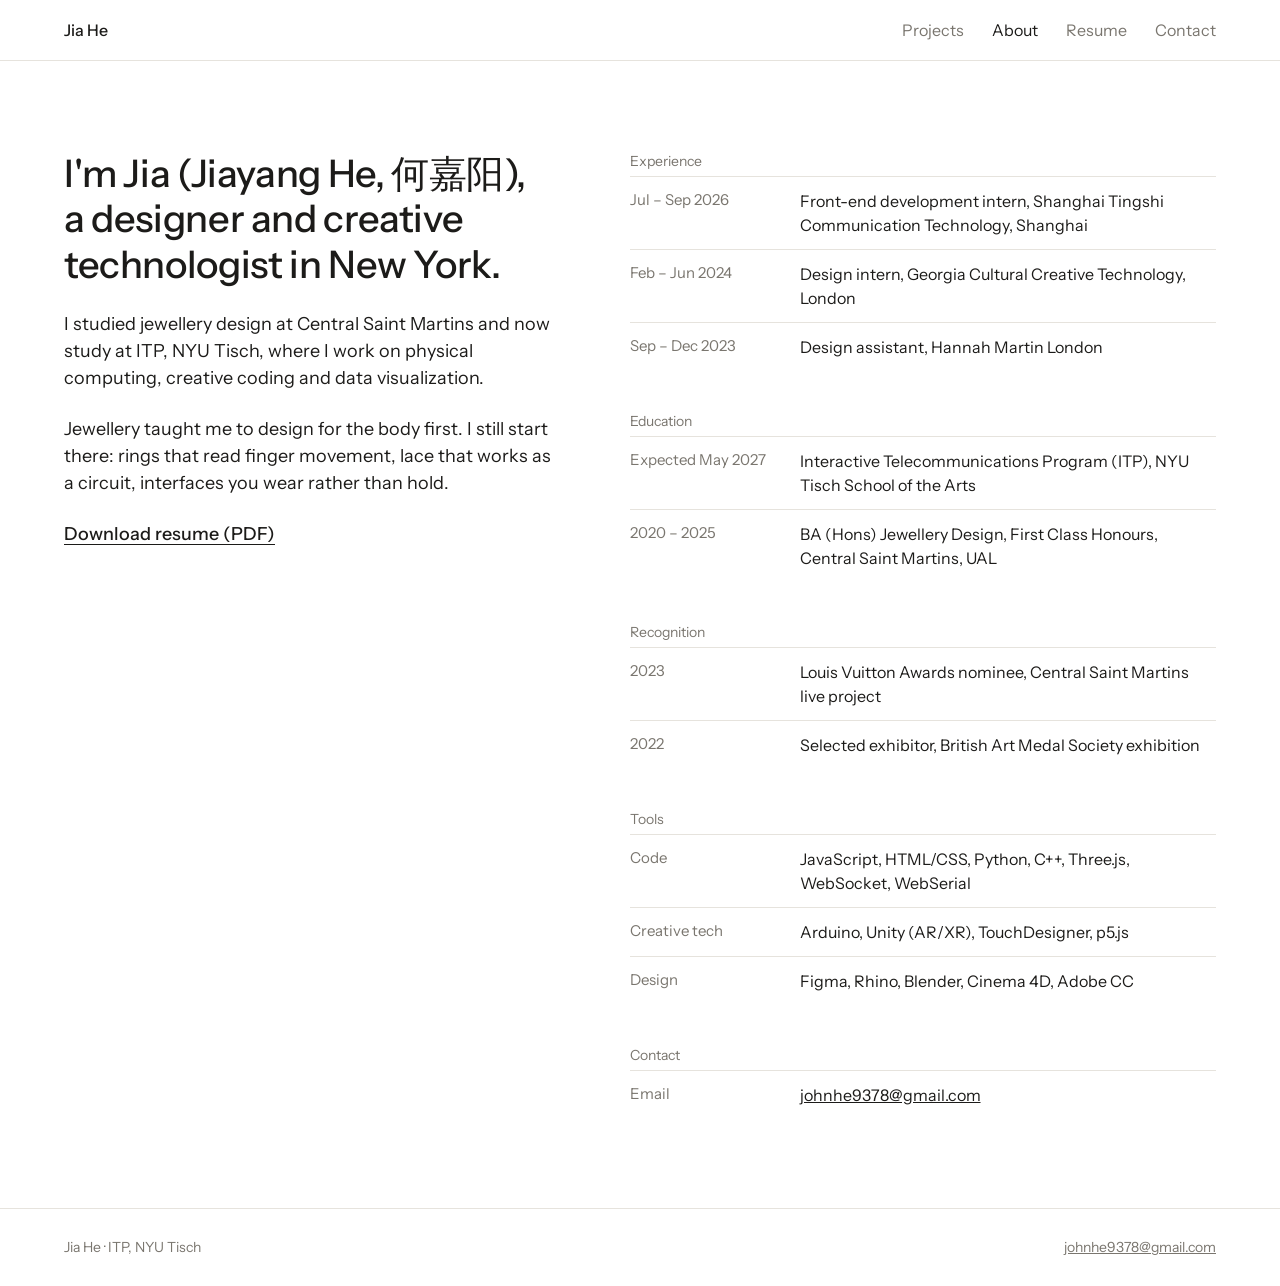
==== about.html @ 9ee6cc69 "initial commit" ====
<!doctype html>
<html lang="en">
<head>
  <meta charset="utf-8">
  <meta name="viewport" content="width=device-width, initial-scale=1">
  <title>About — Jia He</title>
  <meta name="description" content="About Jia He: jewellery design at Central Saint Martins, now physical computing and creative coding at ITP, NYU Tisch.">
  <meta property="og:title" content="About — Jia He">
  <meta property="og:description" content="About Jia He: jewellery design at Central Saint Martins, now physical computing and creative coding at ITP, NYU Tisch.">
  <link rel="preconnect" href="https://fonts.googleapis.com">
  <link rel="preconnect" href="https://fonts.gstatic.com" crossorigin>
  <link href="https://fonts.googleapis.com/css2?family=Cormorant+Garamond:ital,wght@0,500;0,600;1,500&family=IBM+Plex+Mono&family=Instrument+Sans:wght@400;500&family=JetBrains+Mono:wght@400&family=Source+Serif+4:opsz,wght@8..60,500&display=swap" rel="stylesheet">
  <link rel="stylesheet" href="style.css">
</head>
<body>

  <!-- Neutral shell: the same on every page -->
  <header class="shell-nav">
    <a class="shell-nav__name" href="index.html">Jia He</a>
    <nav class="shell-nav__links" aria-label="Site">
      <a href="projects.html">Projects</a>
      <a href="about.html" aria-current="page">About</a>
      <a href="download/Jiayang_He_Resume.pdf">Resume</a>
      <a href="about.html#contact">Contact</a>
    </nav>
  </header>

  <main class="page about">
    <div class="about__bio">
      <h1 class="intro__statement">I'm Jia (Jiayang He, 何嘉阳), a designer and creative technologist in New York.</h1>
      <p>
        I studied jewellery design at Central Saint Martins and now study at ITP, NYU Tisch,
        where I work on physical computing, creative coding and data visualization.
      </p>
      <p>
        Jewellery taught me to design for the body first. I still start there: rings that read
        finger movement, lace that works as a circuit, interfaces you wear rather than hold.
      </p>
      <p><a class="more" href="download/Jiayang_He_Resume.pdf">Download resume (PDF)</a></p>
    </div>

    <div class="about__facts">
      <section>
        <h2>Experience</h2>
        <dl class="rows">
          <div><dt>Jul – Sep 2026</dt><dd>Front-end development intern, Shanghai Tingshi Communication Technology, Shanghai</dd></div>
          <div><dt>Feb – Jun 2024</dt><dd>Design intern, Georgia Cultural Creative Technology, London</dd></div>
          <div><dt>Sep – Dec 2023</dt><dd>Design assistant, Hannah Martin London</dd></div>
        </dl>
      </section>

      <section>
        <h2>Education</h2>
        <dl class="rows">
          <div><dt>Expected May 2027</dt><dd>Interactive Telecommunications Program (ITP), NYU Tisch School of the Arts</dd></div>
          <div><dt>2020 – 2025</dt><dd>BA (Hons) Jewellery Design, First Class Honours, Central Saint Martins, UAL</dd></div>
        </dl>
      </section>

      <section>
        <h2>Recognition</h2>
        <dl class="rows">
          <div><dt>2023</dt><dd>Louis Vuitton Awards nominee, Central Saint Martins live project</dd></div>
          <div><dt>2022</dt><dd>Selected exhibitor, British Art Medal Society exhibition</dd></div>
        </dl>
      </section>

      <section>
        <h2>Tools</h2>
        <dl class="rows">
          <div><dt>Code</dt><dd>JavaScript, HTML/CSS, Python, C++, Three.js, WebSocket, WebSerial</dd></div>
          <div><dt>Creative tech</dt><dd>Arduino, Unity (AR/XR), TouchDesigner, p5.js</dd></div>
          <div><dt>Design</dt><dd>Figma, Rhino, Blender, Cinema 4D, Adobe CC</dd></div>
        </dl>
      </section>

      <section id="contact">
        <h2>Contact</h2>
        <dl class="rows">
          <div><dt>Email</dt><dd><a href="mailto:johnhe9378@gmail.com">johnhe9378@gmail.com</a></dd></div>
          <!-- Add GitHub / LinkedIn / Instagram rows here -->
        </dl>
      </section>
    </div>
  </main>

  <footer class="shell-footer">
    <p>Jia He · ITP, NYU Tisch</p>
    <p><a href="mailto:johnhe9378@gmail.com">johnhe9378@gmail.com</a></p>
  </footer>

  <script src="script.js"></script>
</body>
</html>
---- style.css ----
/* ==========================================================
   1. Tokens
   The shell (nav, footer) is neutral and identical on every page.
   Each project sets its own skin through [data-skin="…"].
   ========================================================== */

:root {
  --shell-bg: #ffffff;
  --shell-ink: #1c1b19;
  --shell-muted: #7a766f;
  --shell-rule: #e6e3dd;
  --shell-font: "Instrument Sans", system-ui, sans-serif;

  --measure: 62ch;
  --gutter: clamp(20px, 5vw, 72px);
  --max: 1320px;
}

/* CDEFGAB skin — beige, tracked serif, dusty-rose tags, per-finger colors */
[data-skin="cdefgab"] {
  --bg: #d9d3c5;
  --bg-panel: #efeae0;
  --ink: #2a2622;
  --muted: #6c655b;
  --rule: rgba(42, 38, 34, 0.18);
  --tag-bg: #c9a99a;
  --tag-ink: #4f2a22;
  --link: #7a3d2f;

  --font-display: "Cormorant Garamond", Georgia, serif;
  --font-body: "Cormorant Garamond", Georgia, serif;
  --font-code: "JetBrains Mono", ui-monospace, monospace;

  --finger-thumb: #4c6fbf;
  --finger-index: #d9782f;
  --finger-middle: #4c9b5e;
  --finger-ring: #d9a32f;
  --finger-pinky: #c76ba8;
}

/* Example of a second skin the same template can wear (Earth Rover) */
[data-skin="earth-rover"] {
  --bg: #111111;
  --bg-panel: #1e1e1e;
  --ink: #ececec;
  --muted: #9a9a9a;
  --rule: rgba(255, 255, 255, 0.16);
  --tag-bg: #ececec;
  --tag-ink: #111111;
  --link: #ececec;
  --font-display: "JetBrains Mono", monospace;
  --font-body: "Instrument Sans", sans-serif;
  --font-code: "JetBrains Mono", monospace;
}

/* ==========================================================
   2. Reset and base
   ========================================================== */

*, *::before, *::after { box-sizing: border-box; }

html { -webkit-text-size-adjust: 100%; scroll-behavior: smooth; }

@media (prefers-reduced-motion: reduce) {
  html { scroll-behavior: auto; }
}

body {
  margin: 0;
  background: var(--shell-bg);
  color: var(--shell-ink);
  font-family: var(--shell-font);
  font-size: 16px;
  line-height: 1.5;
}

img, svg, canvas { display: block; max-width: 100%; }

a { color: inherit; }

:focus-visible {
  outline: 2px solid currentColor;
  outline-offset: 3px;
}

/* ==========================================================
   3. Shell
   ========================================================== */

.shell-nav {
  display: flex;
  justify-content: space-between;
  align-items: baseline;
  padding: 18px var(--gutter);
  border-bottom: 1px solid var(--shell-rule);
}

.shell-nav__name {
  text-decoration: none;
  font-weight: 500;
}

.shell-nav__links { display: flex; gap: 28px; }

.shell-nav__links a {
  text-decoration: none;
  color: var(--shell-muted);
}

.shell-nav__links a[aria-current="page"],
.shell-nav__links a:hover { color: var(--shell-ink); }

.shell-footer {
  display: flex;
  justify-content: space-between;
  padding: 28px var(--gutter);
  border-top: 1px solid var(--shell-rule);
  color: var(--shell-muted);
  font-size: 14px;
}

.shell-footer p { margin: 0; }

/* ==========================================================
   4. Project region
   ========================================================== */

.project {
  background: var(--bg);
  color: var(--ink);
  font-family: var(--font-body);
  font-size: 19px;
  line-height: 1.55;
}

.project a { color: var(--link); }

/* ---------- Hero ---------- */

.hero {
  max-width: var(--max);
  margin: 0 auto;
  padding: clamp(40px, 7vw, 96px) var(--gutter) clamp(32px, 5vw, 64px);
  display: grid;
  gap: 40px;
}

.hero__kicker {
  margin: 0 0 12px;
  font-family: var(--shell-font);
  font-size: 14px;
  color: var(--muted);
}

.hero__title {
  margin: 0;
  font-family: var(--font-display);
  font-weight: 600;
  font-size: clamp(56px, 11vw, 148px);
  line-height: 0.95;
  letter-spacing: 0.08em;
  text-transform: uppercase;
}

.hero__deck {
  max-width: 34ch;
  margin: 24px 0 0;
  font-size: clamp(22px, 2.6vw, 30px);
  line-height: 1.3;
  font-weight: 500;
}

/* The plot: the one place this page spends its boldness */
.hero__plot {
  margin: 0;
  background: var(--bg-panel);
  padding: 20px 20px 16px;
}

.hero__plot canvas {
  width: 100%;
  height: auto;
  aspect-ratio: 1200 / 360;
}

.hero__plot figcaption {
  display: flex;
  justify-content: space-between;
  align-items: center;
  gap: 16px;
  margin-top: 12px;
  font-size: 15px;
  color: var(--muted);
  font-family: var(--shell-font);
}

.legend {
  display: flex;
  gap: 22px;
  margin-bottom: 14px;
  font-family: var(--shell-font);
  font-size: 13px;
  color: var(--muted);
}

.legend span { display: flex; align-items: center; gap: 8px; }

.legend span::before {
  content: "";
  width: 10px;
  height: 10px;
  border-radius: 50%;
  background: var(--c);
}

.replay {
  font: inherit;
  padding: 6px 14px;
  border: 1px solid var(--rule);
  border-radius: 999px;
  background: transparent;
  color: var(--ink);
  cursor: pointer;
}

.replay:hover { background: var(--bg); }

.meta {
  display: grid;
  grid-template-columns: repeat(4, 1fr);
  gap: 24px;
  margin: 0;
  padding-top: 24px;
  border-top: 1px solid var(--rule);
}

.meta dt {
  font-family: var(--shell-font);
  font-size: 13px;
  color: var(--muted);
  margin-bottom: 6px;
}

.meta dd {
  margin: 0;
  font-size: 17px;
  line-height: 1.4;
}

.meta dd a { margin-right: 14px; }

/* ---------- Body: index + stages ---------- */

.body {
  max-width: var(--max);
  margin: 0 auto;
  padding: 0 var(--gutter);
  display: grid;
  grid-template-columns: 160px 1fr;
  gap: 48px;
}

.index {
  position: sticky;
  top: 24px;
  align-self: start;
  padding-top: 64px;
  font-family: var(--shell-font);
  font-size: 14px;
}

.index__title {
  margin: 0 0 10px;
  color: var(--muted);
}

.index ol {
  list-style: none;
  margin: 0;
  padding: 0;
  border-left: 1px solid var(--rule);
}

.index li a {
  display: block;
  padding: 6px 0 6px 14px;
  margin-left: -1px;
  border-left: 1px solid transparent;
  color: var(--muted);
  text-decoration: none;
}

.index li a[aria-current="true"] {
  color: var(--ink);
  border-left-color: var(--ink);
}

.stages { min-width: 0; }

.stage {
  padding: 64px 0;
  border-top: 1px solid var(--rule);
}

.stage:first-child { border-top: 0; }

.stage__head {
  display: flex;
  align-items: baseline;
  gap: 18px;
  margin-bottom: 32px;
}

.stage__head h2 {
  margin: 0;
  font-family: var(--font-display);
  font-weight: 600;
  font-size: clamp(30px, 3.6vw, 44px);
  letter-spacing: 0.12em;
  text-transform: uppercase;
  line-height: 1;
}

/* The tag mirrors the small rose labels in the Figma frames */
.tag {
  padding: 3px 10px;
  background: var(--tag-bg);
  color: var(--tag-ink);
  font-family: var(--shell-font);
  font-size: 12px;
  letter-spacing: 0.02em;
}

.stage__grid {
  display: grid;
  grid-template-columns: repeat(2, 1fr);
  gap: 32px 40px;
  align-items: start;
}

.stage__text { max-width: var(--measure); }
.stage__text p { margin: 0 0 1em; }
.stage__text p:last-child { margin-bottom: 0; }

/* ---------- Figures ---------- */

.fig { margin: 0; }
.fig--wide { grid-column: 1 / -1; }

.fig__frame {
  aspect-ratio: 16 / 9;
  background: var(--bg-panel);
  overflow: hidden;
}

.fig__frame--portrait { aspect-ratio: 3 / 4; }

.fig__frame img {
  width: 100%;
  height: 100%;
  object-fit: cover;
}

/* Placeholder state, shown until an image is dropped in */
.fig__frame:empty {
  display: grid;
  place-items: center;
  border: 1px dashed var(--rule);
  font-family: var(--shell-font);
  font-size: 13px;
  color: var(--muted);
}

.fig__frame:empty::after {
  content: attr(data-src);
}

.fig figcaption {
  margin-top: 10px;
  font-size: 15px;
  line-height: 1.4;
  color: var(--muted);
  max-width: 60ch;
}

/* ---------- Callout ---------- */

.callout {
  margin-top: 28px;
  padding: 20px 22px;
  background: var(--bg-panel);
}

.callout p { margin: 0; }

.callout__figure {
  font-family: var(--font-display);
  font-size: 40px;
  line-height: 1;
  margin-bottom: 8px !important;
}

/* ---------- State diagram (inline SVG) ---------- */

.fig--diagram .state {
  width: 100%;
  height: auto;
  background: var(--bg-panel);
  padding: 20px;
  font-family: var(--shell-font);
}

.state__node rect {
  fill: none;
  stroke: var(--ink);
  stroke-width: 1.2;
}

.state__node text {
  fill: var(--ink);
  font-size: 15px;
  text-anchor: middle;
}

.state__edge {
  fill: none;
  stroke: var(--ink);
  stroke-width: 1.2;
  marker-end: none;
}

.state__edge--return { stroke-dasharray: 4 4; }

.state__label {
  fill: var(--muted);
  font-size: 12px;
  text-anchor: middle;
}

/* ---------- Code ---------- */

.code-pair {
  grid-column: 1 / -1;
  display: grid;
  grid-template-columns: repeat(2, 1fr);
  gap: 20px;
}

.code {
  margin: 0;
  padding: 18px 20px;
  background: var(--bg-panel);
  font-family: var(--font-code);
  font-size: 13px;
  line-height: 1.6;
  overflow-x: auto;
}

.code .c { color: var(--muted); }

/* ---------- Prev / next ---------- */

.project-nav {
  max-width: var(--max);
  margin: 0 auto;
  padding: 48px var(--gutter) 72px;
  display: flex;
  justify-content: space-between;
  border-top: 1px solid var(--rule);
}

.project-nav__link {
  text-decoration: none;
  color: var(--ink);
  display: grid;
  gap: 4px;
}

.project-nav__link small {
  font-family: var(--shell-font);
  font-size: 13px;
  color: var(--muted);
}

.project-nav__link span {
  font-family: var(--font-display);
  font-size: 32px;
  letter-spacing: 0.06em;
  text-transform: uppercase;
}

.project-nav__link--next { text-align: right; }

/* ==========================================================
   5. Responsive
   ========================================================== */

@media (max-width: 900px) {
  .body { grid-template-columns: 1fr; gap: 0; }

  .index {
    position: static;
    padding-top: 40px;
  }

  .index ol {
    display: flex;
    flex-wrap: wrap;
    gap: 4px 18px;
    border-left: 0;
  }

  .index li a {
    padding: 4px 0;
    margin: 0;
    border-left: 0;
    border-bottom: 1px solid transparent;
  }

  .index li a[aria-current="true"] { border-bottom-color: var(--ink); }

  .meta { grid-template-columns: repeat(2, 1fr); }
}

@media (max-width: 640px) {
  .project { font-size: 18px; }
  .stage__grid, .code-pair { grid-template-columns: 1fr; }
  .stage { padding: 48px 0; }
  .stage__head { flex-wrap: wrap; gap: 12px; }
  .legend { flex-wrap: wrap; gap: 10px 16px; }
  .hero__plot figcaption { flex-direction: column; align-items: flex-start; }
  .shell-footer { flex-direction: column; gap: 6px; }
  .project-nav__link span { font-size: 22px; }
}
/* ==========================================================
   6. Site pages: home, projects, about
   The shell stays neutral. Anything that represents a project
   (a band on the home page, a card on the projects page) wears
   that project's skin, so the index previews each case study.
   ========================================================== */

/* Per-skin title treatment, used by bands and cards */
[data-skin="cdefgab"] { --display-transform: uppercase; --display-tracking: 0.08em; }

/* Placeholder skins: swap these values for the palettes in your Figma frames */
[data-skin="uselace"] {
  --bg: #2b2420; --bg-panel: #382f29; --ink: #e8dcc6; --muted: #a8977d;
  --rule: rgba(232, 220, 198, 0.2);
  --font-display: "Cormorant Garamond", Georgia, serif;
  --font-body: "Cormorant Garamond", Georgia, serif;
  --display-style: italic; --display-weight: 500;
}
[data-skin="spirit-slices"] {
  --bg: #eef1f2; --bg-panel: #dfe5e7; --ink: #14212b; --muted: #55646f;
  --rule: rgba(20, 33, 43, 0.18);
  --font-display: "Source Serif 4", Georgia, serif;
  --font-body: "Source Serif 4", Georgia, serif;
  --display-weight: 500;
}
[data-skin="earth-rover"] { --display-weight: 400; --display-tracking: -0.02em; }
[data-skin="cell-ar"] {
  --bg: #0f3b3a; --bg-panel: #174b49; --ink: #e6f5ee; --muted: #9cc4b8;
  --rule: rgba(230, 245, 238, 0.2);
  --font-display: "Instrument Sans", system-ui, sans-serif;
  --font-body: "Instrument Sans", system-ui, sans-serif;
  --display-weight: 500; --display-tracking: -0.02em;
}

.page {
  max-width: var(--max);
  margin: 0 auto;
  padding: clamp(40px, 7vw, 96px) var(--gutter);
}
.page--tight { padding-top: 32px; padding-bottom: 56px; }

.page__title {
  margin: 0 0 40px;
  font-size: clamp(30px, 4.6vw, 60px);
  font-weight: 500;
  line-height: 1.1;
  letter-spacing: -0.01em;
}

.intro__statement {
  margin: 0;
  max-width: 22ch;
  font-size: clamp(30px, 4.6vw, 60px);
  font-weight: 500;
  line-height: 1.12;
  letter-spacing: -0.01em;
}

.intro__sub {
  max-width: 52ch;
  margin: 24px 0 0;
  font-size: 18px;
  color: var(--shell-muted);
}

.more { font-weight: 500; text-underline-offset: 4px; }

.soon {
  display: block;
  margin: 6px 0 0;
  font-family: var(--shell-font);
  font-size: 13px;
  color: var(--muted);
}

/* ---------- Home: skinned bands ---------- */

.bands__label {
  max-width: var(--max);
  margin: 0 auto;
  padding: 0 var(--gutter) 14px;
  font-size: 14px;
  font-weight: 400;
  color: var(--shell-muted);
}

.band {
  display: block;
  background: var(--bg);
  color: var(--ink);
  font-family: var(--font-body);
  text-decoration: none;
}

a.band:hover, a.band:focus-visible { background: var(--bg-panel); }

.band__inner {
  max-width: var(--max);
  margin: 0 auto;
  padding: clamp(28px, 4vw, 52px) var(--gutter);
  display: grid;
  grid-template-columns: minmax(0, 5fr) minmax(0, 4fr) minmax(0, 3fr);
  gap: 16px 40px;
  align-items: baseline;
}

.band__title, .card__title {
  margin: 0;
  font-family: var(--font-display);
  font-weight: var(--display-weight, 600);
  font-style: var(--display-style, normal);
  text-transform: var(--display-transform, none);
  letter-spacing: var(--display-tracking, 0);
  line-height: 1;
}

.band__title { font-size: clamp(36px, 5.4vw, 76px); }
.band__deck { margin: 0; font-size: 19px; line-height: 1.4; }

.band__tags, .card__tags {
  margin: 0;
  font-family: var(--shell-font);
  font-size: 13px;
  color: var(--muted);
}

/* ---------- Projects: skinned cards ---------- */

.cards {
  display: grid;
  grid-template-columns: repeat(3, minmax(0, 1fr));
  gap: 20px;
}

.card {
  display: flex;
  flex-direction: column;
  gap: 10px;
  padding: 16px 16px 22px;
  background: var(--bg);
  color: var(--ink);
  font-family: var(--font-body);
  text-decoration: none;
}

.card--lead { grid-column: span 2; }
.card .fig__frame { aspect-ratio: 4 / 3; margin-bottom: 8px; }
.card--lead .fig__frame { aspect-ratio: auto; flex: 1; min-height: 240px; }
a.card:hover .fig__frame, a.card:focus-visible .fig__frame { outline: 1px solid var(--ink); }

.card__title { font-size: clamp(28px, 3vw, 40px); }
.card__deck { margin: 0; font-size: 17px; line-height: 1.4; }

/* ---------- About ---------- */

.about {
  display: grid;
  grid-template-columns: minmax(0, 5fr) minmax(0, 6fr);
  gap: 56px clamp(32px, 6vw, 96px);
  align-items: start;
}

.about__bio p { max-width: 46ch; margin: 24px 0 0; font-size: 18px; }

.about__facts section + section { margin-top: 40px; }

.about__facts h2 {
  margin: 0 0 4px;
  font-size: 14px;
  font-weight: 400;
  color: var(--shell-muted);
}

.rows { margin: 0; }

.rows > div {
  display: grid;
  grid-template-columns: 150px minmax(0, 1fr);
  gap: 20px;
  padding: 12px 0;
  border-top: 1px solid var(--shell-rule);
}

.rows dt { color: var(--shell-muted); font-size: 15px; }
.rows dd { margin: 0; }

@media (max-width: 900px) {
  .band__inner { grid-template-columns: 1fr; }
  .cards { grid-template-columns: repeat(2, minmax(0, 1fr)); }
  .about { grid-template-columns: 1fr; }
}

@media (max-width: 640px) {
  .shell-nav { flex-wrap: wrap; gap: 8px 20px; }
  .shell-nav__links { gap: 18px; flex-wrap: wrap; }
  .cards { grid-template-columns: 1fr; }
  .card--lead { grid-column: auto; }
  .card--lead .fig__frame { aspect-ratio: 4 / 3; min-height: 0; }
  .rows > div { grid-template-columns: 1fr; gap: 2px; }
}

.about .intro__statement { font-size: clamp(26px, 3vw, 38px); line-height: 1.2; }
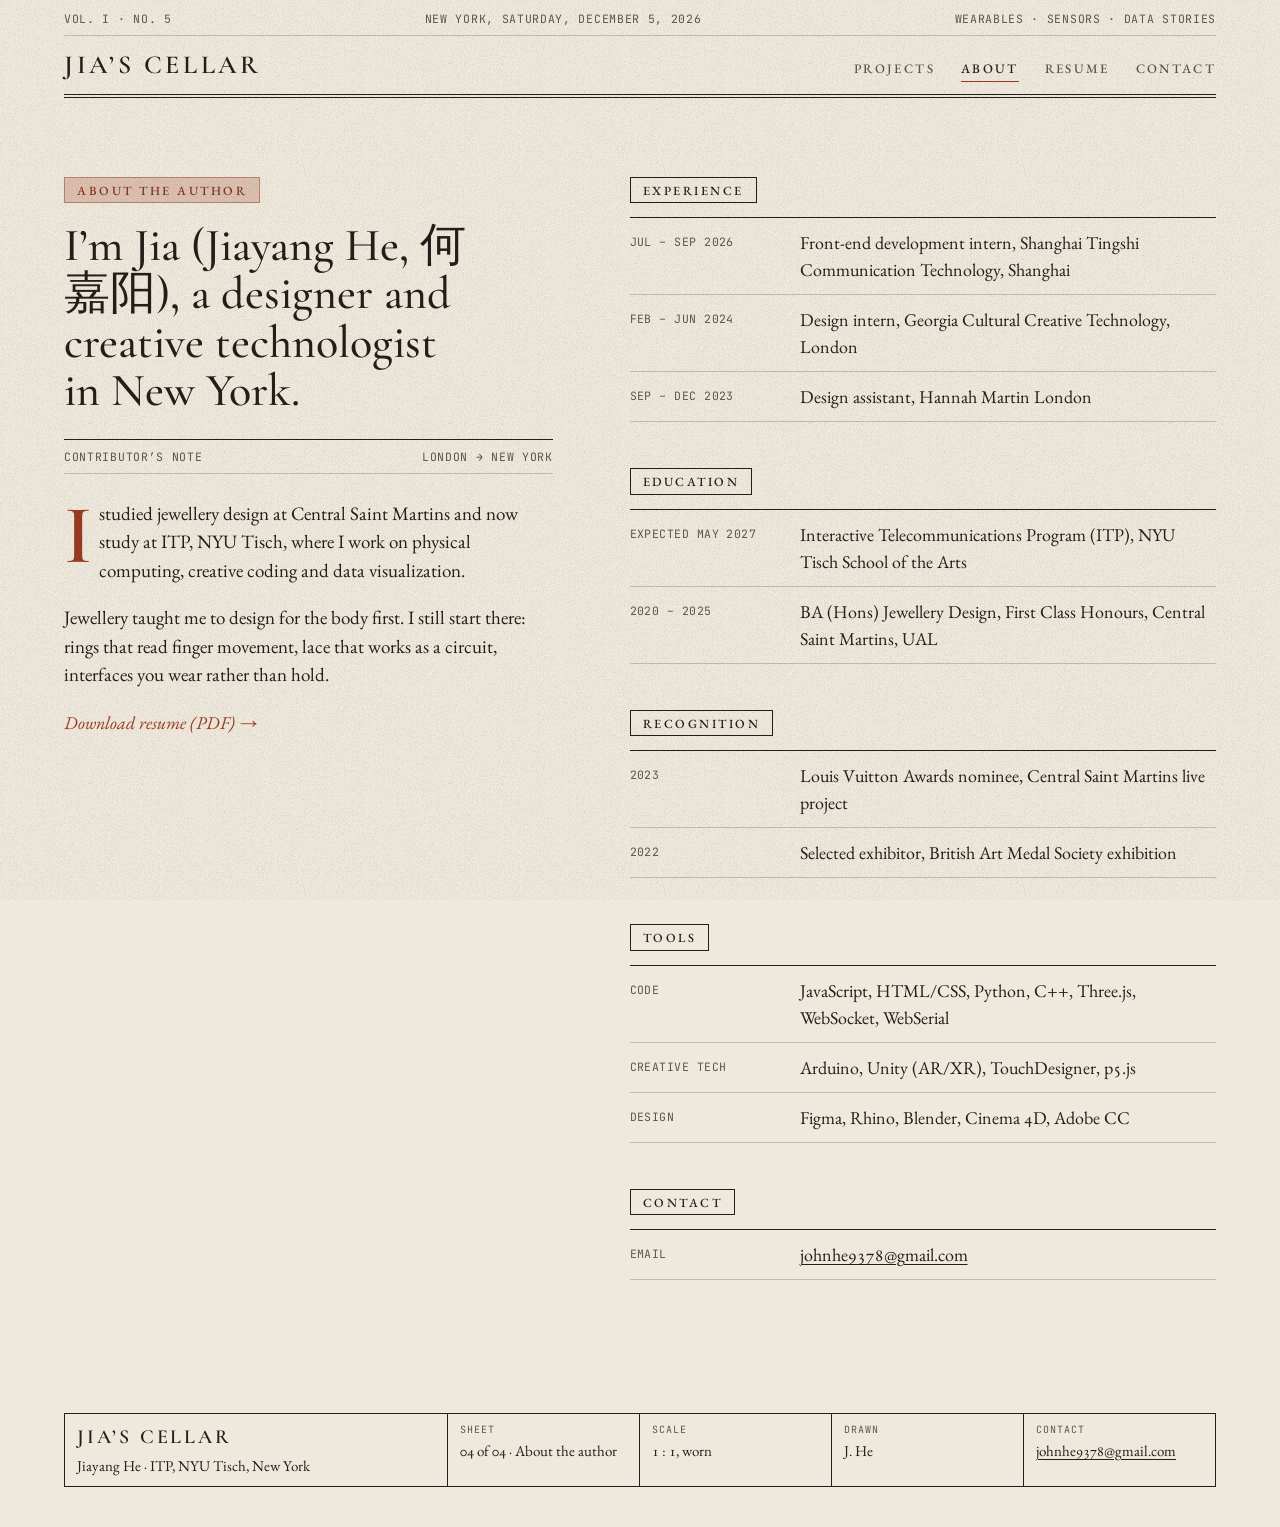
==== commit 6519dc1f: "Restyle site as a printed broadsheet with a front-page hero Newsprint palette, tracked-caps serif he" ====
--- a/about.html
+++ b/about.html
@@ -9,39 +9,52 @@
   <meta property="og:description" content="About Jia He: jewellery design at Central Saint Martins, now physical computing and creative coding at ITP, NYU Tisch.">
   <link rel="preconnect" href="https://fonts.googleapis.com">
   <link rel="preconnect" href="https://fonts.gstatic.com" crossorigin>
-  <link href="https://fonts.googleapis.com/css2?family=Cormorant+Garamond:ital,wght@0,500;0,600;1,500&family=IBM+Plex+Mono&family=Instrument+Sans:wght@400;500&family=JetBrains+Mono:wght@400&family=Source+Serif+4:opsz,wght@8..60,500&display=swap" rel="stylesheet">
+  <link href="https://fonts.googleapis.com/css2?family=Cormorant+Garamond:ital,wght@0,500;0,600;1,500;1,600&family=EB+Garamond:ital,wght@0,400;0,500;1,400&family=JetBrains+Mono:wght@400;500&display=swap" rel="stylesheet">
   <link rel="stylesheet" href="style.css">
 </head>
 <body>
 
-  <!-- Neutral shell: the same on every page -->
-  <header class="shell-nav">
-    <a class="shell-nav__name" href="index.html">Jia He</a>
-    <nav class="shell-nav__links" aria-label="Site">
-      <a href="projects.html">Projects</a>
-      <a href="about.html" aria-current="page">About</a>
-      <a href="download/Jiayang_He_Resume.pdf">Resume</a>
-      <a href="about.html#contact">Contact</a>
-    </nav>
+  <a class="skip" href="#main">Skip to content</a>
+
+  <!-- Masthead: the same on every inner page -->
+  <header class="masthead">
+    <div class="masthead__strip mono">
+      <span>Vol. I · No. 5</span>
+      <span data-today>New York</span>
+      <span>Wearables · Sensors · Data stories</span>
+    </div>
+    <div class="masthead__bar">
+      <a class="masthead__name" href="index.html">Jia’s Cellar</a>
+      <nav class="masthead__nav" aria-label="Site">
+        <a href="projects.html">Projects</a>
+        <a href="about.html" aria-current="page">About</a>
+        <a href="download/Jiayang_He_Resume.pdf">Resume</a>
+        <a href="about.html#contact">Contact</a>
+      </nav>
+    </div>
   </header>
 
-  <main class="page about">
+  <main id="main" class="page about">
     <div class="about__bio">
-      <h1 class="intro__statement">I'm Jia (Jiayang He, 何嘉阳), a designer and creative technologist in New York.</h1>
-      <p>
-        I studied jewellery design at Central Saint Martins and now study at ITP, NYU Tisch,
-        where I work on physical computing, creative coding and data visualization.
-      </p>
-      <p>
-        Jewellery taught me to design for the body first. I still start there: rings that read
-        finger movement, lace that works as a circuit, interfaces you wear rather than hold.
-      </p>
-      <p><a class="more" href="download/Jiayang_He_Resume.pdf">Download resume (PDF)</a></p>
+      <p class="label label--filled">About the author</p>
+      <h1 class="about__statement">I’m Jia (Jiayang He, 何嘉阳), a designer and creative technologist in New York.</h1>
+      <p class="byline mono"><span>Contributor’s note</span><span>London → New York</span></p>
+      <div class="dropcap">
+        <p>
+          I studied jewellery design at Central Saint Martins and now study at ITP, NYU Tisch,
+          where I work on physical computing, creative coding and data visualization.
+        </p>
+        <p>
+          Jewellery taught me to design for the body first. I still start there: rings that read
+          finger movement, lace that works as a circuit, interfaces you wear rather than hold.
+        </p>
+      </div>
+      <p class="jump"><a href="download/Jiayang_He_Resume.pdf">Download resume (PDF) →</a></p>
     </div>
 
     <div class="about__facts">
       <section>
-        <h2>Experience</h2>
+        <h2 class="label">Experience</h2>
         <dl class="rows">
           <div><dt>Jul – Sep 2026</dt><dd>Front-end development intern, Shanghai Tingshi Communication Technology, Shanghai</dd></div>
           <div><dt>Feb – Jun 2024</dt><dd>Design intern, Georgia Cultural Creative Technology, London</dd></div>
@@ -50,7 +63,7 @@
       </section>
 
       <section>
-        <h2>Education</h2>
+        <h2 class="label">Education</h2>
         <dl class="rows">
           <div><dt>Expected May 2027</dt><dd>Interactive Telecommunications Program (ITP), NYU Tisch School of the Arts</dd></div>
           <div><dt>2020 – 2025</dt><dd>BA (Hons) Jewellery Design, First Class Honours, Central Saint Martins, UAL</dd></div>
@@ -58,7 +71,7 @@
       </section>
 
       <section>
-        <h2>Recognition</h2>
+        <h2 class="label">Recognition</h2>
         <dl class="rows">
           <div><dt>2023</dt><dd>Louis Vuitton Awards nominee, Central Saint Martins live project</dd></div>
           <div><dt>2022</dt><dd>Selected exhibitor, British Art Medal Society exhibition</dd></div>
@@ -66,7 +79,7 @@
       </section>
 
       <section>
-        <h2>Tools</h2>
+        <h2 class="label">Tools</h2>
         <dl class="rows">
           <div><dt>Code</dt><dd>JavaScript, HTML/CSS, Python, C++, Three.js, WebSocket, WebSerial</dd></div>
           <div><dt>Creative tech</dt><dd>Arduino, Unity (AR/XR), TouchDesigner, p5.js</dd></div>
@@ -75,7 +88,7 @@
       </section>
 
       <section id="contact">
-        <h2>Contact</h2>
+        <h2 class="label">Contact</h2>
         <dl class="rows">
           <div><dt>Email</dt><dd><a href="mailto:johnhe9378@gmail.com">johnhe9378@gmail.com</a></dd></div>
           <!-- Add GitHub / LinkedIn / Instagram rows here -->
@@ -84,9 +97,14 @@
     </div>
   </main>
 
-  <footer class="shell-footer">
-    <p>Jia He · ITP, NYU Tisch</p>
-    <p><a href="mailto:johnhe9378@gmail.com">johnhe9378@gmail.com</a></p>
+  <footer class="colophon">
+    <dl class="titleblock">
+      <div class="titleblock__name"><dt>Jia’s Cellar</dt><dd>Jiayang He · ITP, NYU Tisch, New York</dd></div>
+      <div><dt>Sheet</dt><dd>04 of 04 · About the author</dd></div>
+      <div><dt>Scale</dt><dd>1 : 1, worn</dd></div>
+      <div><dt>Drawn</dt><dd>J. He</dd></div>
+      <div><dt>Contact</dt><dd><a href="mailto:johnhe9378@gmail.com">johnhe9378@gmail.com</a></dd></div>
+    </dl>
   </footer>
 
   <script src="script.js"></script>
--- a/style.css
+++ b/style.css
@@ -1,60 +1,48 @@
+/* ==========================================================
+   Jia's Cellar — a broadsheet / journal / drawing-set system
+   1. Tokens            paper, ink, rust, three voices of type
+   2. Base              reset, paper grain, links
+   3. Shared marks      labels, crop marks, graph paper, title block
+   4. Masthead + footer the shell, same on every page
+   5. Front page        the hero: nameplate, lead story, contents
+   6. Entries + plates  works shown as tipped-in plates
+   7. Inner pages       works index, about
+   8. Case study        the [data-skin] project region
+   9. Project skins     each project keeps its own palette and type
+   10. Responsive
+   ========================================================== */
+
 /* ==========================================================
    1. Tokens
-   The shell (nav, footer) is neutral and identical on every page.
-   Each project sets its own skin through [data-skin="…"].
+   The page is printed on warm newsprint. Everything inside a
+   [data-skin] region redefines the same names, so shared parts
+   (labels, captions, title blocks) take on that project's ink.
    ========================================================== */
 
 :root {
-  --shell-bg: #ffffff;
-  --shell-ink: #1c1b19;
-  --shell-muted: #7a766f;
-  --shell-rule: #e6e3dd;
-  --shell-font: "Instrument Sans", system-ui, sans-serif;
+  --bg: #efe9dd;          /* newsprint */
+  --bg-panel: #e5ddcd;
+  --ink: #221e1a;
+  --muted: #5d564c;
+  --rule: rgba(34, 30, 26, 0.22);
+  --accent: #9a3b20;      /* rust, from the arrows in the process sheets */
+  --label-bg: #dcc0b0;
+  --label-ink: #85321d;
+  --label-line: #b8826d;
+  --grid: rgba(154, 59, 32, 0.07);
+
+  --font-display: "Cormorant Garamond", Georgia, serif;
+  --font-body: "EB Garamond", Georgia, serif;
+  --font-mono: "JetBrains Mono", ui-monospace, monospace;
+  --font-code: var(--font-mono);
 
   --measure: 62ch;
-  --gutter: clamp(20px, 5vw, 72px);
+  --gutter: clamp(16px, 5vw, 72px);
   --max: 1320px;
 }
 
-/* CDEFGAB skin — beige, tracked serif, dusty-rose tags, per-finger colors */
-[data-skin="cdefgab"] {
-  --bg: #d9d3c5;
-  --bg-panel: #efeae0;
-  --ink: #2a2622;
-  --muted: #6c655b;
-  --rule: rgba(42, 38, 34, 0.18);
-  --tag-bg: #c9a99a;
-  --tag-ink: #4f2a22;
-  --link: #7a3d2f;
-
-  --font-display: "Cormorant Garamond", Georgia, serif;
-  --font-body: "Cormorant Garamond", Georgia, serif;
-  --font-code: "JetBrains Mono", ui-monospace, monospace;
-
-  --finger-thumb: #4c6fbf;
-  --finger-index: #d9782f;
-  --finger-middle: #4c9b5e;
-  --finger-ring: #d9a32f;
-  --finger-pinky: #c76ba8;
-}
-
-/* Example of a second skin the same template can wear (Earth Rover) */
-[data-skin="earth-rover"] {
-  --bg: #111111;
-  --bg-panel: #1e1e1e;
-  --ink: #ececec;
-  --muted: #9a9a9a;
-  --rule: rgba(255, 255, 255, 0.16);
-  --tag-bg: #ececec;
-  --tag-ink: #111111;
-  --link: #ececec;
-  --font-display: "JetBrains Mono", monospace;
-  --font-body: "Instrument Sans", sans-serif;
-  --font-code: "JetBrains Mono", monospace;
-}
-
 /* ==========================================================
-   2. Reset and base
+   2. Base
    ========================================================== */
 
 *, *::before, *::after { box-sizing: border-box; }
@@ -67,62 +55,734 @@
 
 body {
   margin: 0;
-  background: var(--shell-bg);
-  color: var(--shell-ink);
-  font-family: var(--shell-font);
+  background: var(--bg);
+  color: var(--ink);
+  font-family: var(--font-body);
+  font-size: 18px;
+  line-height: 1.5;
+  font-variant-numeric: oldstyle-nums;
+}
+
+/* Paper grain over everything, plates included, so the whole
+   site reads as one printed sheet. */
+body::after {
+  content: "";
+  position: fixed;
+  inset: 0;
+  z-index: 100;
+  pointer-events: none;
+  opacity: 0.5;
+  mix-blend-mode: multiply;
+  background-image: url("data:image/svg+xml,%3Csvg xmlns='http://www.w3.org/2000/svg' width='180' height='180'%3E%3Cfilter id='n'%3E%3CfeTurbulence type='fractalNoise' baseFrequency='.85' numOctaves='2' stitchTiles='stitch'/%3E%3CfeColorMatrix values='0 0 0 0 .35 0 0 0 0 .3 0 0 0 0 .24 0 0 0 -1.1 .62'/%3E%3C/filter%3E%3Crect width='100%25' height='100%25' filter='url(%23n)'/%3E%3C/svg%3E");
+}
+
+img, svg, canvas { display: block; max-width: 100%; }
+
+a { color: inherit; text-underline-offset: 3px; text-decoration-thickness: 1px; }
+
+:focus-visible {
+  outline: 2px solid var(--accent);
+  outline-offset: 3px;
+}
+
+.skip {
+  position: absolute;
+  left: -9999px;
+  top: 8px;
+  z-index: 101;
+  padding: 8px 14px;
+  background: var(--ink);
+  color: var(--bg);
+}
+.skip:focus { left: 8px; }
+
+/* ==========================================================
+   3. Shared marks
+   ========================================================== */
+
+/* Boxed label: the outlined tabs from the process sheets */
+.label {
+  display: inline-block;
+  margin: 0;
+  padding: 4px 12px 3px;
+  border: 1px solid currentColor;
+  font-family: var(--font-body);
+  font-weight: 500;
+  font-size: 12.5px;
+  line-height: 1.4;
+  letter-spacing: 0.2em;
+  text-transform: uppercase;
+  font-variant-numeric: lining-nums;
+}
+
+/* Filled label: the rose tab under each sheet title */
+.label--filled {
+  background: var(--label-bg);
+  color: var(--label-ink);
+  border-color: var(--label-line);
+}
+
+/* Mono annotation voice: figure numbers, bylines, tags */
+.mono {
+  font-family: var(--font-mono);
+  font-size: 11.5px;
+  letter-spacing: 0.06em;
+  text-transform: uppercase;
+  font-variant-numeric: normal;
+}
+
+/* Crop marks at the four corners, outside the box */
+.crop { position: relative; }
+.crop::before {
+  content: "";
+  position: absolute;
+  inset: -14px;
+  pointer-events: none;
+  --m: linear-gradient(var(--ink), var(--ink));
+  background:
+    var(--m) left 0 top 13px / 9px 1px no-repeat,
+    var(--m) left 13px top 0 / 1px 9px no-repeat,
+    var(--m) right 0 top 13px / 9px 1px no-repeat,
+    var(--m) right 13px top 0 / 1px 9px no-repeat,
+    var(--m) left 0 bottom 13px / 9px 1px no-repeat,
+    var(--m) left 13px bottom 0 / 1px 9px no-repeat,
+    var(--m) right 0 bottom 13px / 9px 1px no-repeat,
+    var(--m) right 13px bottom 0 / 1px 9px no-repeat;
+  opacity: 0.55;
+}
+
+/* Engineering paper behind plots */
+.graph {
+  background-color: var(--bg-panel);
+  background-image:
+    linear-gradient(var(--grid) 1px, transparent 1px),
+    linear-gradient(90deg, var(--grid) 1px, transparent 1px),
+    linear-gradient(var(--grid) 1px, transparent 1px),
+    linear-gradient(90deg, var(--grid) 1px, transparent 1px);
+  background-size: 80px 80px, 80px 80px, 16px 16px, 16px 16px;
+}
+
+/* Title block: the corner box of an architect's drawing sheet */
+.titleblock {
+  display: grid;
+  grid-template-columns: repeat(4, minmax(0, 1fr));
+  gap: 1px;
+  margin: 0;
+  background: var(--ink);
+  border: 1px solid var(--ink);
+}
+
+.titleblock > div {
+  padding: 8px 12px 10px;
+  background: var(--bg);
+  min-width: 0;
+}
+
+.titleblock dt {
+  margin-bottom: 4px;
+  font-family: var(--font-mono);
+  font-size: 10px;
+  letter-spacing: 0.1em;
+  text-transform: uppercase;
+  color: var(--muted);
+}
+
+.titleblock dd {
+  margin: 0;
   font-size: 16px;
-  line-height: 1.5;
-}
-
-img, svg, canvas { display: block; max-width: 100%; }
-
-a { color: inherit; }
-
-:focus-visible {
-  outline: 2px solid currentColor;
-  outline-offset: 3px;
+  line-height: 1.35;
+  overflow-wrap: anywhere;
+}
+
+.titleblock dd a { margin-right: 14px; }
+
+/* Jump line: "continued on…" */
+.jump {
+  margin: 14px 0 0;
+  font-style: italic;
+}
+.jump a {
+  color: var(--accent);
+  text-decoration: none;
+}
+.jump a:hover { text-decoration: underline; }
+.jump--off { color: var(--muted); }
+
+/* Drop cap and newspaper columns */
+.columns {
+  column-count: 2;
+  column-gap: 36px;
+  column-rule: 1px solid var(--rule);
+}
+.columns p { margin: 0 0 0.9em; text-align: justify; hyphens: auto; }
+.columns .jump { text-align: left; }
+
+.dropcap > p:first-child::first-letter {
+  float: left;
+  margin: 0.04em 0.08em 0 0;
+  font-family: var(--font-display);
+  font-weight: 600;
+  font-size: 4.4em;
+  line-height: 0.78;
+  color: var(--accent);
 }
 
 /* ==========================================================
-   3. Shell
+   4. Masthead and footer
    ========================================================== */
 
-.shell-nav {
+.masthead {
+  max-width: var(--max);
+  margin: 0 auto;
+  padding: 0 var(--gutter);
+}
+
+.masthead__strip {
+  display: flex;
+  justify-content: space-between;
+  gap: 16px;
+  padding: 10px 0 8px;
+  border-bottom: 1px solid var(--rule);
+  color: var(--muted);
+}
+
+.masthead__bar {
   display: flex;
   justify-content: space-between;
   align-items: baseline;
-  padding: 18px var(--gutter);
-  border-bottom: 1px solid var(--shell-rule);
-}
-
-.shell-nav__name {
+  flex-wrap: wrap;
+  gap: 10px 32px;
+  padding: 16px 0 12px;
+  border-bottom: 4px double var(--ink);
+}
+
+.masthead__name {
+  font-family: var(--font-display);
+  font-weight: 600;
+  font-size: 26px;
+  line-height: 1;
+  letter-spacing: 0.14em;
+  text-transform: uppercase;
   text-decoration: none;
+  white-space: nowrap;
+}
+
+.masthead__nav {
+  display: flex;
+  flex-wrap: wrap;
+  gap: 6px 26px;
+  font-size: 13px;
   font-weight: 500;
-}
-
-.shell-nav__links { display: flex; gap: 28px; }
-
-.shell-nav__links a {
+  letter-spacing: 0.18em;
+  text-transform: uppercase;
+}
+
+.masthead__nav a {
+  padding-bottom: 2px;
+  border-bottom: 1px solid transparent;
+  color: var(--muted);
   text-decoration: none;
-  color: var(--shell-muted);
-}
-
-.shell-nav__links a[aria-current="page"],
-.shell-nav__links a:hover { color: var(--shell-ink); }
-
-.shell-footer {
+}
+
+.masthead__nav a[aria-current="page"],
+.masthead__nav a:hover {
+  color: var(--ink);
+  border-bottom-color: var(--accent);
+}
+
+/* Front page: the full nameplate with ears */
+.masthead__flag {
+  display: grid;
+  grid-template-columns: minmax(0, 1fr) auto minmax(0, 1fr);
+  align-items: center;
+  gap: 24px;
+  padding: clamp(20px, 3vw, 36px) 0 clamp(14px, 2vw, 24px);
+}
+
+.masthead--front .masthead__name {
+  font-size: clamp(40px, 7.4vw, 96px);
+  letter-spacing: 0.1em;
+  margin-right: -0.1em; /* optical: cancel the trailing tracking */
+  text-align: center;
+}
+
+.ear {
+  justify-self: start;
+  max-width: 180px;
+  margin: 0;
+  padding: 8px 12px;
+  border: 1px solid var(--ink);
+  font-style: italic;
+  font-size: 15px;
+  line-height: 1.3;
+  text-align: center;
+}
+
+.ear--right { justify-self: end; font-style: normal; }
+.ear .mono { display: block; margin-top: 4px; font-style: normal; color: var(--muted); }
+
+.masthead--front .masthead__nav {
+  justify-content: center;
+  padding: 10px 0 9px;
+  border-top: 1px solid var(--ink);
+  border-bottom: 4px double var(--ink);
+}
+
+/* Footer: one title block per sheet */
+.colophon {
+  max-width: var(--max);
+  margin: 0 auto;
+  padding: 56px var(--gutter) 40px;
+}
+
+.colophon .titleblock {
+  grid-template-columns: minmax(0, 2fr) repeat(4, minmax(0, 1fr));
+}
+
+.colophon .titleblock dd { font-size: 15px; }
+
+.titleblock__name dt {
+  font-family: var(--font-display);
+  font-weight: 600;
+  font-size: 20px;
+  letter-spacing: 0.14em;
+  color: var(--ink);
+}
+
+.colophon__note {
+  margin: 12px 0 0;
+  color: var(--muted);
+  text-align: center;
+}
+
+/* ==========================================================
+   5. Front page hero
+   ========================================================== */
+
+.front {
+  max-width: var(--max);
+  margin: 0 auto;
+  padding: clamp(28px, 4vw, 52px) var(--gutter) clamp(48px, 6vw, 80px);
+  display: grid;
+  grid-template-columns: minmax(0, 8fr) minmax(0, 4fr);
+  gap: 48px;
+}
+
+.headline {
+  margin: 18px 0 0;
+  font-family: var(--font-display);
+  font-weight: 500;
+  font-size: clamp(46px, 7.2vw, 108px);
+  line-height: 0.92;
+  letter-spacing: -0.015em;
+  text-wrap: balance;
+}
+
+.headline em { color: var(--accent); }
+
+.deck {
+  max-width: 44ch;
+  margin: 22px 0 0;
+  font-style: italic;
+  font-size: clamp(20px, 2vw, 24px);
+  line-height: 1.35;
+}
+
+.byline {
   display: flex;
   justify-content: space-between;
-  padding: 28px var(--gutter);
-  border-top: 1px solid var(--shell-rule);
-  color: var(--shell-muted);
-  font-size: 14px;
-}
-
-.shell-footer p { margin: 0; }
+  flex-wrap: wrap;
+  gap: 4px 16px;
+  margin: 26px 0 40px;
+  padding: 8px 0;
+  border-top: 1px solid var(--ink);
+  border-bottom: 1px solid var(--rule);
+  color: var(--muted);
+}
+
+/* The lead figure: a signal plot printed as a plate */
+.plot {
+  margin: 0 0 40px;
+  padding: 16px 18px 12px;
+  color: var(--ink);
+}
+
+.plot__head {
+  display: flex;
+  justify-content: space-between;
+  align-items: center;
+  flex-wrap: wrap;
+  gap: 10px 18px;
+  margin-bottom: 10px;
+}
+
+.plot canvas {
+  width: 100%;
+  height: auto;
+  aspect-ratio: 1200 / 360;
+}
+
+.plot figcaption {
+  display: flex;
+  justify-content: space-between;
+  align-items: baseline;
+  gap: 16px;
+  margin-top: 10px;
+  padding-top: 8px;
+  border-top: 1px solid var(--rule);
+  font-size: 16px;
+  line-height: 1.4;
+  color: var(--muted);
+}
+
+.fig-no {
+  margin-right: 6px;
+  font-family: var(--font-mono);
+  font-size: 11.5px;
+  letter-spacing: 0.06em;
+  text-transform: uppercase;
+  color: var(--ink);
+}
+
+.legend {
+  display: flex;
+  flex-wrap: wrap;
+  gap: 6px 18px;
+  color: var(--muted);
+}
+
+.legend span { display: flex; align-items: center; gap: 7px; }
+
+.legend span::before {
+  content: "";
+  width: 9px;
+  height: 9px;
+  border-radius: 50%;
+  background: var(--c);
+}
+
+.replay {
+  flex: none;
+  padding: 4px 12px;
+  border: 1px solid var(--ink);
+  background: transparent;
+  color: var(--ink);
+  font-family: var(--font-mono);
+  font-size: 11px;
+  letter-spacing: 0.08em;
+  text-transform: uppercase;
+  cursor: pointer;
+}
+
+.replay:hover { background: var(--ink); color: var(--bg); }
+
+.front__lead .columns { font-size: 18.5px; }
+
+/* Right-hand column, ruled off like a newspaper sidebar */
+.front__aside {
+  padding-left: 32px;
+  border-left: 1px solid var(--ink);
+  display: grid;
+  align-content: start;
+  gap: 44px;
+}
+
+.contents {
+  list-style: none;
+  margin: 16px 0 0;
+  padding: 0;
+}
+
+.contents li { border-bottom: 1px solid var(--rule); padding: 12px 0 10px; }
+
+.contents a {
+  display: flex;
+  align-items: baseline;
+  gap: 8px;
+  text-decoration: none;
+}
+
+.contents__title {
+  font-family: var(--font-display);
+  font-weight: 600;
+  font-size: 22px;
+  line-height: 1.1;
+  letter-spacing: 0.08em;
+  text-transform: uppercase;
+}
+
+.contents__leader {
+  flex: 1;
+  min-width: 16px;
+  border-bottom: 1px dotted var(--ink);
+  transform: translateY(-4px);
+}
+
+.contents__ref { white-space: nowrap; }
+
+.contents a:hover .contents__title { color: var(--accent); }
+
+.contents small {
+  display: block;
+  margin-top: 3px;
+  color: var(--muted);
+  font-style: italic;
+  font-size: 15px;
+}
+
+.abstract p { margin: 14px 0 0; text-align: justify; hyphens: auto; }
+
+.keywords {
+  font-size: 15.5px;
+  color: var(--muted);
+}
+.keywords b { font-weight: 500; font-style: italic; color: var(--ink); }
+
+/* Registration mark, the printer's target */
+.regmark {
+  width: 28px;
+  height: 28px;
+  margin: 0 auto 6px;
+  color: var(--ink);
+}
 
 /* ==========================================================
-   4. Project region
+   6. Entries and plates
+   A plate is the project's own skin, tipped into the journal.
+   If a thumbnail exists it covers the typographic poster.
+   ========================================================== */
+
+.works {
+  max-width: var(--max);
+  margin: 0 auto;
+  padding: 0 var(--gutter) clamp(40px, 6vw, 72px);
+}
+
+.section-flag {
+  display: grid;
+  grid-template-columns: minmax(0, 1fr) auto minmax(0, 1fr);
+  align-items: center;
+  gap: 16px;
+  margin-bottom: 36px;
+  padding: 12px 0 10px;
+  border-top: 4px double var(--ink);
+  border-bottom: 1px solid var(--ink);
+}
+
+.section-flag h2 {
+  margin: 0;
+  font-family: var(--font-display);
+  font-weight: 600;
+  font-size: clamp(22px, 3vw, 34px);
+  line-height: 1;
+  letter-spacing: 0.22em;
+  margin-right: -0.22em;
+  text-transform: uppercase;
+  text-align: center;
+}
+
+.section-flag > span { color: var(--muted); }
+.section-flag > span:last-child { text-align: right; }
+
+/* Home: three stories split by column rules */
+.entries {
+  display: grid;
+  grid-template-columns: minmax(0, 1.4fr) minmax(0, 1fr) minmax(0, 1fr);
+}
+
+.entries .entry {
+  padding: 0 26px;
+  border-left: 1px solid var(--rule);
+}
+.entries .entry:first-child { padding-left: 0; border-left: 0; }
+.entries .entry:last-child { padding-right: 0; }
+
+.entry { min-width: 0; }
+
+.entry__meta {
+  display: flex;
+  justify-content: space-between;
+  gap: 12px;
+  margin: 0 0 10px;
+  color: var(--muted);
+}
+
+.entry__title {
+  margin: 18px 0 0;
+  font-family: var(--font-display);
+  font-weight: 600;
+  font-size: clamp(26px, 2.6vw, 36px);
+  line-height: 1;
+  letter-spacing: 0.08em;
+  text-transform: uppercase;
+}
+
+.entry__title a { text-decoration: none; }
+.entry__title a:hover { color: var(--accent); }
+
+.entry__deck { margin: 10px 0 0; font-size: 18px; line-height: 1.4; }
+
+.entry__tags { margin: 12px 0 0; color: var(--muted); }
+
+.more-line {
+  margin: 44px 0 0;
+  padding-top: 14px;
+  border-top: 1px solid var(--ink);
+  text-align: center;
+}
+
+/* The plate itself */
+.plate {
+  position: relative;
+  display: block;
+  aspect-ratio: 4 / 3;
+  overflow: hidden;
+  background: var(--bg);
+  color: var(--ink);
+  font-family: var(--font-body);
+  text-decoration: none;
+  box-shadow: 0 0 0 1px var(--ink);
+}
+
+.plate__poster {
+  position: absolute;
+  inset: 0;
+  display: grid;
+  place-items: center;
+  padding: 24px;
+  text-align: center;
+}
+
+/* Halftone dots, fading out like a screened print */
+.plate__poster::before {
+  content: "";
+  position: absolute;
+  inset: 0;
+  background-image: radial-gradient(var(--halftone, var(--rule)) 1.1px, transparent 1.5px);
+  background-size: 7px 7px;
+  -webkit-mask-image: radial-gradient(ellipse at 100% 100%, #000 0%, transparent 70%);
+          mask-image: radial-gradient(ellipse at 100% 100%, #000 0%, transparent 70%);
+}
+
+.plate__title {
+  position: relative;
+  font-family: var(--font-display);
+  font-weight: var(--display-weight, 600);
+  font-style: var(--display-style, normal);
+  text-transform: var(--display-transform, none);
+  letter-spacing: var(--display-tracking, 0);
+  font-size: clamp(30px, 3.6vw, 52px);
+  line-height: 1;
+}
+
+.plate img {
+  position: absolute;
+  inset: 0;
+  width: 100%;
+  height: 100%;
+  object-fit: cover;
+}
+
+a.plate:hover { box-shadow: 0 0 0 1px var(--ink), 0 0 0 5px var(--bg), 0 0 0 6px var(--ink); }
+
+/* ==========================================================
+   7. Inner pages: works index, about
+   ========================================================== */
+
+.page {
+  max-width: var(--max);
+  margin: 0 auto;
+  padding: clamp(36px, 6vw, 80px) var(--gutter);
+}
+
+.page-head {
+  display: grid;
+  grid-template-columns: minmax(0, 7fr) minmax(0, 5fr);
+  gap: 18px 48px;
+  align-items: end;
+  margin-bottom: clamp(36px, 5vw, 64px);
+  padding-bottom: 22px;
+  border-bottom: 1px solid var(--ink);
+}
+
+.page-head .label { grid-column: 1 / -1; justify-self: start; }
+
+.page-head__title {
+  margin: 0;
+  font-family: var(--font-display);
+  font-weight: 600;
+  font-size: clamp(42px, 6.4vw, 88px);
+  line-height: 0.95;
+  letter-spacing: 0.08em;
+  text-transform: uppercase;
+}
+
+.page-head__deck {
+  margin: 0;
+  font-style: italic;
+  font-size: 20px;
+  line-height: 1.4;
+}
+
+/* Works index: a catalogue of plates */
+.catalogue {
+  display: grid;
+  grid-template-columns: repeat(3, minmax(0, 1fr));
+  gap: 64px 40px;
+}
+
+.catalogue .entry--lead { grid-column: span 2; }
+.catalogue .entry--lead .plate { aspect-ratio: 16 / 9; }
+.catalogue .entry--lead .plate__title { font-size: clamp(44px, 6vw, 88px); }
+
+/* About */
+.about {
+  display: grid;
+  grid-template-columns: minmax(0, 5fr) minmax(0, 6fr);
+  gap: 56px clamp(32px, 6vw, 96px);
+  align-items: start;
+}
+
+.about__statement {
+  margin: 18px 0 0;
+  font-family: var(--font-display);
+  font-weight: 500;
+  font-size: clamp(32px, 3.6vw, 48px);
+  line-height: 1.05;
+  text-wrap: balance;
+}
+
+.about__bio .byline { margin: 24px 0 26px; }
+.about__bio .dropcap p { margin: 0 0 1em; font-size: 19px; }
+
+.about__facts section + section { margin-top: 44px; }
+.about__facts h2 { margin: 0 0 14px; }
+
+.rows { margin: 0; border-bottom: 1px solid var(--rule); }
+
+.rows > div {
+  display: grid;
+  grid-template-columns: 150px minmax(0, 1fr);
+  gap: 20px;
+  padding: 11px 0;
+  border-top: 1px solid var(--rule);
+}
+
+.rows > div:first-child { border-top-color: var(--ink); }
+
+.rows dt {
+  padding-top: 4px;
+  font-family: var(--font-mono);
+  font-size: 11.5px;
+  letter-spacing: 0.04em;
+  text-transform: uppercase;
+  color: var(--muted);
+}
+
+.rows dd { margin: 0; }
+
+/* ==========================================================
+   8. Case study region
    ========================================================== */
 
 .project {
@@ -131,9 +791,10 @@
   font-family: var(--font-body);
   font-size: 19px;
   line-height: 1.55;
-}
-
-.project a { color: var(--link); }
+  counter-reset: fig stage;
+}
+
+.project a { color: var(--link, var(--accent)); }
 
 /* ---------- Hero ---------- */
 
@@ -142,13 +803,15 @@
   margin: 0 auto;
   padding: clamp(40px, 7vw, 96px) var(--gutter) clamp(32px, 5vw, 64px);
   display: grid;
-  gap: 40px;
+  gap: 44px;
 }
 
 .hero__kicker {
-  margin: 0 0 12px;
-  font-family: var(--shell-font);
-  font-size: 14px;
+  display: flex;
+  flex-wrap: wrap;
+  gap: 12px 18px;
+  align-items: center;
+  margin: 0 0 18px;
   color: var(--muted);
 }
 
@@ -170,84 +833,20 @@
   font-weight: 500;
 }
 
-/* The plot: the one place this page spends its boldness */
-.hero__plot {
-  margin: 0;
-  background: var(--bg-panel);
-  padding: 20px 20px 16px;
-}
-
-.hero__plot canvas {
-  width: 100%;
-  height: auto;
-  aspect-ratio: 1200 / 360;
-}
-
-.hero__plot figcaption {
-  display: flex;
-  justify-content: space-between;
-  align-items: center;
-  gap: 16px;
-  margin-top: 12px;
-  font-size: 15px;
-  color: var(--muted);
-  font-family: var(--shell-font);
-}
-
-.legend {
-  display: flex;
-  gap: 22px;
-  margin-bottom: 14px;
-  font-family: var(--shell-font);
-  font-size: 13px;
-  color: var(--muted);
-}
-
-.legend span { display: flex; align-items: center; gap: 8px; }
-
-.legend span::before {
-  content: "";
-  width: 10px;
-  height: 10px;
-  border-radius: 50%;
-  background: var(--c);
-}
-
-.replay {
-  font: inherit;
-  padding: 6px 14px;
-  border: 1px solid var(--rule);
-  border-radius: 999px;
-  background: transparent;
+.hero .plot { margin: 0; }
+.hero .plot figcaption::before,
+.fig figcaption::before {
+  counter-increment: fig;
+  content: "Fig. " counter(fig) ".";
+  margin-right: 8px;
+  font-family: var(--font-mono);
+  font-size: 11.5px;
+  letter-spacing: 0.06em;
+  text-transform: uppercase;
   color: var(--ink);
-  cursor: pointer;
-}
-
-.replay:hover { background: var(--bg); }
-
-.meta {
-  display: grid;
-  grid-template-columns: repeat(4, 1fr);
-  gap: 24px;
-  margin: 0;
-  padding-top: 24px;
-  border-top: 1px solid var(--rule);
-}
-
-.meta dt {
-  font-family: var(--shell-font);
-  font-size: 13px;
-  color: var(--muted);
-  margin-bottom: 6px;
-}
-
-.meta dd {
-  margin: 0;
-  font-size: 17px;
-  line-height: 1.4;
-}
-
-.meta dd a { margin-right: 14px; }
+}
+.hero .plot figcaption { display: block; }
+.hero .plot figcaption .replay { float: right; margin-left: 16px; }
 
 /* ---------- Body: index + stages ---------- */
 
@@ -256,7 +855,7 @@
   margin: 0 auto;
   padding: 0 var(--gutter);
   display: grid;
-  grid-template-columns: 160px 1fr;
+  grid-template-columns: 170px 1fr;
   gap: 48px;
 }
 
@@ -265,34 +864,39 @@
   top: 24px;
   align-self: start;
   padding-top: 64px;
-  font-family: var(--shell-font);
-  font-size: 14px;
-}
-
-.index__title {
-  margin: 0 0 10px;
-  color: var(--muted);
-}
+}
+
+.index__title { margin: 0 0 12px; }
 
 .index ol {
   list-style: none;
   margin: 0;
   padding: 0;
   border-left: 1px solid var(--rule);
+  counter-reset: idx;
 }
 
 .index li a {
   display: block;
-  padding: 6px 0 6px 14px;
+  padding: 5px 0 5px 14px;
   margin-left: -1px;
   border-left: 1px solid transparent;
   color: var(--muted);
+  font-size: 16px;
   text-decoration: none;
+}
+
+.index li a::before {
+  counter-increment: idx;
+  content: counter(idx, decimal-leading-zero);
+  margin-right: 10px;
+  font-family: var(--font-mono);
+  font-size: 10.5px;
 }
 
 .index li a[aria-current="true"] {
   color: var(--ink);
-  border-left-color: var(--ink);
+  border-left-color: var(--accent);
 }
 
 .stages { min-width: 0; }
@@ -306,9 +910,20 @@
 
 .stage__head {
   display: flex;
-  align-items: baseline;
-  gap: 18px;
+  align-items: center;
+  flex-wrap: wrap;
+  gap: 12px 18px;
   margin-bottom: 32px;
+}
+
+.stage__head::before {
+  counter-increment: stage;
+  content: "§ " counter(stage, decimal-leading-zero);
+  flex-basis: 100%;
+  font-family: var(--font-mono);
+  font-size: 11.5px;
+  letter-spacing: 0.08em;
+  color: var(--accent);
 }
 
 .stage__head h2 {
@@ -321,20 +936,23 @@
   line-height: 1;
 }
 
-/* The tag mirrors the small rose labels in the Figma frames */
+/* Stage tag: the rose tab, as in the process sheets */
 .tag {
-  padding: 3px 10px;
-  background: var(--tag-bg);
-  color: var(--tag-ink);
-  font-family: var(--shell-font);
-  font-size: 12px;
-  letter-spacing: 0.02em;
+  padding: 4px 12px 3px;
+  background: var(--label-bg);
+  color: var(--label-ink);
+  border: 1px solid var(--label-line);
+  font-size: 12.5px;
+  font-weight: 500;
+  letter-spacing: 0.2em;
+  text-transform: uppercase;
+  line-height: 1.4;
 }
 
 .stage__grid {
   display: grid;
-  grid-template-columns: repeat(2, 1fr);
-  gap: 32px 40px;
+  grid-template-columns: repeat(2, minmax(0, 1fr));
+  gap: 36px 40px;
   align-items: start;
 }
 
@@ -351,6 +969,7 @@
   aspect-ratio: 16 / 9;
   background: var(--bg-panel);
   overflow: hidden;
+  box-shadow: 0 0 0 1px var(--rule);
 }
 
 .fig__frame--portrait { aspect-ratio: 3 / 4; }
@@ -366,38 +985,41 @@
   display: grid;
   place-items: center;
   border: 1px dashed var(--rule);
-  font-family: var(--shell-font);
-  font-size: 13px;
-  color: var(--muted);
-}
-
-.fig__frame:empty::after {
-  content: attr(data-src);
-}
+  box-shadow: none;
+  font-family: var(--font-mono);
+  font-size: 12px;
+  color: var(--muted);
+}
+
+.fig__frame:empty::after { content: attr(data-src); }
 
 .fig figcaption {
   margin-top: 10px;
-  font-size: 15px;
+  padding-top: 8px;
+  border-top: 1px solid var(--rule);
+  font-size: 16px;
   line-height: 1.4;
   color: var(--muted);
-  max-width: 60ch;
 }
 
 /* ---------- Callout ---------- */
 
 .callout {
   margin-top: 28px;
-  padding: 20px 22px;
+  padding: 18px 22px 20px;
+  border: 1px solid var(--ink);
   background: var(--bg-panel);
 }
 
 .callout p { margin: 0; }
 
 .callout__figure {
+  margin-bottom: 8px !important;
   font-family: var(--font-display);
-  font-size: 40px;
+  font-weight: 600;
+  font-size: 44px;
   line-height: 1;
-  margin-bottom: 8px !important;
+  color: var(--accent);
 }
 
 /* ---------- State diagram (inline SVG) ---------- */
@@ -405,13 +1027,13 @@
 .fig--diagram .state {
   width: 100%;
   height: auto;
-  background: var(--bg-panel);
   padding: 20px;
-  font-family: var(--shell-font);
+  font-family: var(--font-body);
+  box-shadow: 0 0 0 1px var(--rule);
 }
 
 .state__node rect {
-  fill: none;
+  fill: var(--bg);
   stroke: var(--ink);
   stroke-width: 1.2;
 }
@@ -419,21 +1041,25 @@
 .state__node text {
   fill: var(--ink);
   font-size: 15px;
+  letter-spacing: 0.16em;
+  text-transform: uppercase;
   text-anchor: middle;
 }
 
 .state__edge {
   fill: none;
-  stroke: var(--ink);
-  stroke-width: 1.2;
-  marker-end: none;
+  stroke: var(--accent);
+  stroke-width: 1.4;
 }
 
 .state__edge--return { stroke-dasharray: 4 4; }
+
+.state__arrow { fill: var(--accent); }
 
 .state__label {
   fill: var(--muted);
-  font-size: 12px;
+  font-size: 13px;
+  font-style: italic;
   text-anchor: middle;
 }
 
@@ -442,7 +1068,7 @@
 .code-pair {
   grid-column: 1 / -1;
   display: grid;
-  grid-template-columns: repeat(2, 1fr);
+  grid-template-columns: repeat(2, minmax(0, 1fr));
   gap: 20px;
 }
 
@@ -450,6 +1076,7 @@
   margin: 0;
   padding: 18px 20px;
   background: var(--bg-panel);
+  border-left: 2px solid var(--accent);
   font-family: var(--font-code);
   font-size: 13px;
   line-height: 1.6;
@@ -466,42 +1093,174 @@
   padding: 48px var(--gutter) 72px;
   display: flex;
   justify-content: space-between;
-  border-top: 1px solid var(--rule);
-}
+}
+
+.project-nav > * { border-top: 4px double var(--ink); padding-top: 14px; }
 
 .project-nav__link {
   text-decoration: none;
-  color: var(--ink);
+  color: var(--ink) !important;
   display: grid;
   gap: 4px;
 }
 
-.project-nav__link small {
-  font-family: var(--shell-font);
-  font-size: 13px;
-  color: var(--muted);
-}
+.project-nav__link small { color: var(--muted); }
 
 .project-nav__link span {
   font-family: var(--font-display);
+  font-weight: 600;
   font-size: 32px;
-  letter-spacing: 0.06em;
+  letter-spacing: 0.08em;
   text-transform: uppercase;
 }
 
 .project-nav__link--next { text-align: right; }
 
 /* ==========================================================
-   5. Responsive
+   9. Project skins
+   Each one is the palette and type of that project's own
+   process sheets. Swap the placeholder ones as sheets arrive.
    ========================================================== */
 
+/* CDEFGAB — beige, tracked serif, rose tabs, per-finger colours */
+[data-skin="cdefgab"] {
+  --bg: #d9d3c5;
+  --bg-panel: #efeae0;
+  --ink: #2a2622;
+  --muted: #625b51;
+  --rule: rgba(42, 38, 34, 0.2);
+  --accent: #9a3b20;
+  --link: #7a3d2f;
+  --label-bg: #d6b6a6;
+  --label-ink: #85321d;
+  --label-line: #b8826d;
+  --halftone: rgba(154, 59, 32, 0.35);
+  --display-transform: uppercase;
+  --display-tracking: 0.1em;
+
+  --finger-thumb: #4c6fbf;
+  --finger-index: #d9782f;
+  --finger-middle: #4c9b5e;
+  --finger-ring: #d9a32f;
+  --finger-pinky: #c76ba8;
+}
+
+/* The five finger pins under the CDEFGAB plate title */
+[data-skin="cdefgab"] .plate__title::after {
+  content: "";
+  display: block;
+  width: 9px;
+  height: 9px;
+  margin: 18px auto 0;
+  border-radius: 50%;
+  background: var(--finger-middle);
+  box-shadow:
+    -36px 0 0 var(--finger-thumb), -18px 0 0 var(--finger-index),
+    18px 0 0 var(--finger-ring), 36px 0 0 var(--finger-pinky);
+}
+
+/* Earth Rover — black title bands, grey sheets, monospace caps */
+[data-skin="earth-rover"] {
+  --bg: #e8e8e6;
+  --bg-panel: #d9d9d7;
+  --ink: #111111;
+  --muted: #555555;
+  --rule: rgba(17, 17, 17, 0.2);
+  --accent: #111111;
+  --label-bg: #111111;
+  --label-ink: #ececec;
+  --label-line: #111111;
+  --halftone: rgba(17, 17, 17, 0.35);
+  --font-display: "JetBrains Mono", monospace;
+  --font-body: "JetBrains Mono", monospace;
+  --display-weight: 500;
+  --display-transform: uppercase;
+  --display-tracking: 0.04em;
+}
+
+[data-skin="earth-rover"] .plate__poster {
+  place-items: start;
+  padding: 0;
+  background: linear-gradient(#111 0 34%, transparent 34%);
+}
+[data-skin="earth-rover"] .plate__title {
+  padding: 8% 8% 0;
+  color: #ececec;
+  font-size: clamp(22px, 2.4vw, 34px);
+  text-align: left;
+}
+
+/* Cell-AR — night navy, chartreuse mono, green outlines */
+[data-skin="cell-ar"] {
+  --bg: #121821;
+  --bg-panel: #1b2430;
+  --ink: #eef7b4;
+  --muted: #a9b79a;
+  --rule: rgba(143, 209, 111, 0.4);
+  --accent: #8fd16f;
+  --label-bg: transparent;
+  --label-ink: #8fd16f;
+  --label-line: #8fd16f;
+  --halftone: rgba(143, 209, 111, 0.45);
+  --font-display: "JetBrains Mono", monospace;
+  --font-body: "JetBrains Mono", monospace;
+  --display-weight: 500;
+  --display-transform: uppercase;
+  --display-tracking: 0.02em;
+}
+
+/* Placeholder skins: swap these values for the palettes in your Figma frames */
+[data-skin="uselace"] {
+  --bg: #2b2420; --bg-panel: #382f29; --ink: #e8dcc6; --muted: #a8977d;
+  --rule: rgba(232, 220, 198, 0.2);
+  --halftone: rgba(232, 220, 198, 0.3);
+  --display-style: italic; --display-weight: 500;
+}
+
+[data-skin="spirit-slices"] {
+  --bg: #e4e9ea; --bg-panel: #d3dbdd; --ink: #14212b; --muted: #55646f;
+  --rule: rgba(20, 33, 43, 0.18);
+  --halftone: rgba(20, 33, 43, 0.4);
+  --font-display: "EB Garamond", Georgia, serif;
+  --display-weight: 500; --display-tracking: -0.01em;
+}
+
+/* ==========================================================
+   10. Responsive
+   ========================================================== */
+
+@media (max-width: 1080px) {
+  .masthead__flag { grid-template-columns: 1fr; }
+  .ear { display: none; }
+  .colophon .titleblock { grid-template-columns: repeat(2, minmax(0, 1fr)); }
+  .titleblock__name { grid-column: 1 / -1; }
+}
+
 @media (max-width: 900px) {
+  .front { grid-template-columns: 1fr; }
+  .front__aside {
+    padding: 28px 0 0;
+    border-left: 0;
+    border-top: 4px double var(--ink);
+  }
+
+  .entries { grid-template-columns: 1fr; }
+  .entries .entry,
+  .entries .entry:first-child {
+    padding: 28px 0 0;
+    margin-top: 28px;
+    border-left: 0;
+    border-top: 1px solid var(--rule);
+  }
+  .entries .entry:first-child { margin-top: 0; padding-top: 0; border-top: 0; }
+
+  .catalogue { grid-template-columns: repeat(2, minmax(0, 1fr)); }
+  .page-head { grid-template-columns: 1fr; }
+  .about { grid-template-columns: 1fr; }
+
   .body { grid-template-columns: 1fr; gap: 0; }
 
-  .index {
-    position: static;
-    padding-top: 40px;
-  }
+  .index { position: static; padding-top: 40px; }
 
   .index ol {
     display: flex;
@@ -517,220 +1276,36 @@
     border-bottom: 1px solid transparent;
   }
 
-  .index li a[aria-current="true"] { border-bottom-color: var(--ink); }
-
-  .meta { grid-template-columns: repeat(2, 1fr); }
+  .index li a[aria-current="true"] { border-bottom-color: var(--accent); }
+
+  .titleblock { grid-template-columns: repeat(2, minmax(0, 1fr)); }
 }
 
 @media (max-width: 640px) {
+  body { font-size: 17px; }
+  .masthead__strip { justify-content: center; }
+  .masthead__strip > :not([data-today]) { display: none; }
+  .masthead__bar { flex-direction: column; align-items: flex-start; }
+  .masthead__nav { gap: 6px 18px; font-size: 12px; letter-spacing: 0.14em; }
+  .masthead--front .masthead__name { letter-spacing: 0.06em; margin-right: -0.06em; }
+
+  .columns { column-count: 1; }
+  .plot { padding: 12px 12px 10px; }
+  .plot figcaption { flex-direction: column; gap: 10px; }
+
+  .catalogue { grid-template-columns: 1fr; gap: 48px; }
+  .catalogue .entry--lead { grid-column: auto; }
+  .catalogue .entry--lead .plate { aspect-ratio: 4 / 3; }
+
+  .section-flag { grid-template-columns: 1fr; text-align: center; }
+  .section-flag > span { display: none; }
+
+  .rows > div { grid-template-columns: 1fr; gap: 2px; }
+
   .project { font-size: 18px; }
   .stage__grid, .code-pair { grid-template-columns: 1fr; }
   .stage { padding: 48px 0; }
-  .stage__head { flex-wrap: wrap; gap: 12px; }
-  .legend { flex-wrap: wrap; gap: 10px 16px; }
-  .hero__plot figcaption { flex-direction: column; align-items: flex-start; }
-  .shell-footer { flex-direction: column; gap: 6px; }
+  .hero .plot figcaption .replay { float: none; display: block; margin: 10px 0 0; }
   .project-nav__link span { font-size: 22px; }
-}
-/* ==========================================================
-   6. Site pages: home, projects, about
-   The shell stays neutral. Anything that represents a project
-   (a band on the home page, a card on the projects page) wears
-   that project's skin, so the index previews each case study.
-   ========================================================== */
-
-/* Per-skin title treatment, used by bands and cards */
-[data-skin="cdefgab"] { --display-transform: uppercase; --display-tracking: 0.08em; }
-
-/* Placeholder skins: swap these values for the palettes in your Figma frames */
-[data-skin="uselace"] {
-  --bg: #2b2420; --bg-panel: #382f29; --ink: #e8dcc6; --muted: #a8977d;
-  --rule: rgba(232, 220, 198, 0.2);
-  --font-display: "Cormorant Garamond", Georgia, serif;
-  --font-body: "Cormorant Garamond", Georgia, serif;
-  --display-style: italic; --display-weight: 500;
-}
-[data-skin="spirit-slices"] {
-  --bg: #eef1f2; --bg-panel: #dfe5e7; --ink: #14212b; --muted: #55646f;
-  --rule: rgba(20, 33, 43, 0.18);
-  --font-display: "Source Serif 4", Georgia, serif;
-  --font-body: "Source Serif 4", Georgia, serif;
-  --display-weight: 500;
-}
-[data-skin="earth-rover"] { --display-weight: 400; --display-tracking: -0.02em; }
-[data-skin="cell-ar"] {
-  --bg: #0f3b3a; --bg-panel: #174b49; --ink: #e6f5ee; --muted: #9cc4b8;
-  --rule: rgba(230, 245, 238, 0.2);
-  --font-display: "Instrument Sans", system-ui, sans-serif;
-  --font-body: "Instrument Sans", system-ui, sans-serif;
-  --display-weight: 500; --display-tracking: -0.02em;
-}
-
-.page {
-  max-width: var(--max);
-  margin: 0 auto;
-  padding: clamp(40px, 7vw, 96px) var(--gutter);
-}
-.page--tight { padding-top: 32px; padding-bottom: 56px; }
-
-.page__title {
-  margin: 0 0 40px;
-  font-size: clamp(30px, 4.6vw, 60px);
-  font-weight: 500;
-  line-height: 1.1;
-  letter-spacing: -0.01em;
-}
-
-.intro__statement {
-  margin: 0;
-  max-width: 22ch;
-  font-size: clamp(30px, 4.6vw, 60px);
-  font-weight: 500;
-  line-height: 1.12;
-  letter-spacing: -0.01em;
-}
-
-.intro__sub {
-  max-width: 52ch;
-  margin: 24px 0 0;
-  font-size: 18px;
-  color: var(--shell-muted);
-}
-
-.more { font-weight: 500; text-underline-offset: 4px; }
-
-.soon {
-  display: block;
-  margin: 6px 0 0;
-  font-family: var(--shell-font);
-  font-size: 13px;
-  color: var(--muted);
-}
-
-/* ---------- Home: skinned bands ---------- */
-
-.bands__label {
-  max-width: var(--max);
-  margin: 0 auto;
-  padding: 0 var(--gutter) 14px;
-  font-size: 14px;
-  font-weight: 400;
-  color: var(--shell-muted);
-}
-
-.band {
-  display: block;
-  background: var(--bg);
-  color: var(--ink);
-  font-family: var(--font-body);
-  text-decoration: none;
-}
-
-a.band:hover, a.band:focus-visible { background: var(--bg-panel); }
-
-.band__inner {
-  max-width: var(--max);
-  margin: 0 auto;
-  padding: clamp(28px, 4vw, 52px) var(--gutter);
-  display: grid;
-  grid-template-columns: minmax(0, 5fr) minmax(0, 4fr) minmax(0, 3fr);
-  gap: 16px 40px;
-  align-items: baseline;
-}
-
-.band__title, .card__title {
-  margin: 0;
-  font-family: var(--font-display);
-  font-weight: var(--display-weight, 600);
-  font-style: var(--display-style, normal);
-  text-transform: var(--display-transform, none);
-  letter-spacing: var(--display-tracking, 0);
-  line-height: 1;
-}
-
-.band__title { font-size: clamp(36px, 5.4vw, 76px); }
-.band__deck { margin: 0; font-size: 19px; line-height: 1.4; }
-
-.band__tags, .card__tags {
-  margin: 0;
-  font-family: var(--shell-font);
-  font-size: 13px;
-  color: var(--muted);
-}
-
-/* ---------- Projects: skinned cards ---------- */
-
-.cards {
-  display: grid;
-  grid-template-columns: repeat(3, minmax(0, 1fr));
-  gap: 20px;
-}
-
-.card {
-  display: flex;
-  flex-direction: column;
-  gap: 10px;
-  padding: 16px 16px 22px;
-  background: var(--bg);
-  color: var(--ink);
-  font-family: var(--font-body);
-  text-decoration: none;
-}
-
-.card--lead { grid-column: span 2; }
-.card .fig__frame { aspect-ratio: 4 / 3; margin-bottom: 8px; }
-.card--lead .fig__frame { aspect-ratio: auto; flex: 1; min-height: 240px; }
-a.card:hover .fig__frame, a.card:focus-visible .fig__frame { outline: 1px solid var(--ink); }
-
-.card__title { font-size: clamp(28px, 3vw, 40px); }
-.card__deck { margin: 0; font-size: 17px; line-height: 1.4; }
-
-/* ---------- About ---------- */
-
-.about {
-  display: grid;
-  grid-template-columns: minmax(0, 5fr) minmax(0, 6fr);
-  gap: 56px clamp(32px, 6vw, 96px);
-  align-items: start;
-}
-
-.about__bio p { max-width: 46ch; margin: 24px 0 0; font-size: 18px; }
-
-.about__facts section + section { margin-top: 40px; }
-
-.about__facts h2 {
-  margin: 0 0 4px;
-  font-size: 14px;
-  font-weight: 400;
-  color: var(--shell-muted);
-}
-
-.rows { margin: 0; }
-
-.rows > div {
-  display: grid;
-  grid-template-columns: 150px minmax(0, 1fr);
-  gap: 20px;
-  padding: 12px 0;
-  border-top: 1px solid var(--shell-rule);
-}
-
-.rows dt { color: var(--shell-muted); font-size: 15px; }
-.rows dd { margin: 0; }
-
-@media (max-width: 900px) {
-  .band__inner { grid-template-columns: 1fr; }
-  .cards { grid-template-columns: repeat(2, minmax(0, 1fr)); }
-  .about { grid-template-columns: 1fr; }
-}
-
-@media (max-width: 640px) {
-  .shell-nav { flex-wrap: wrap; gap: 8px 20px; }
-  .shell-nav__links { gap: 18px; flex-wrap: wrap; }
-  .cards { grid-template-columns: 1fr; }
-  .card--lead { grid-column: auto; }
-  .card--lead .fig__frame { aspect-ratio: 4 / 3; min-height: 0; }
-  .rows > div { grid-template-columns: 1fr; gap: 2px; }
-}
-
-.about .intro__statement { font-size: clamp(26px, 3vw, 38px); line-height: 1.2; }
+  .colophon .titleblock { grid-template-columns: 1fr; }
+}
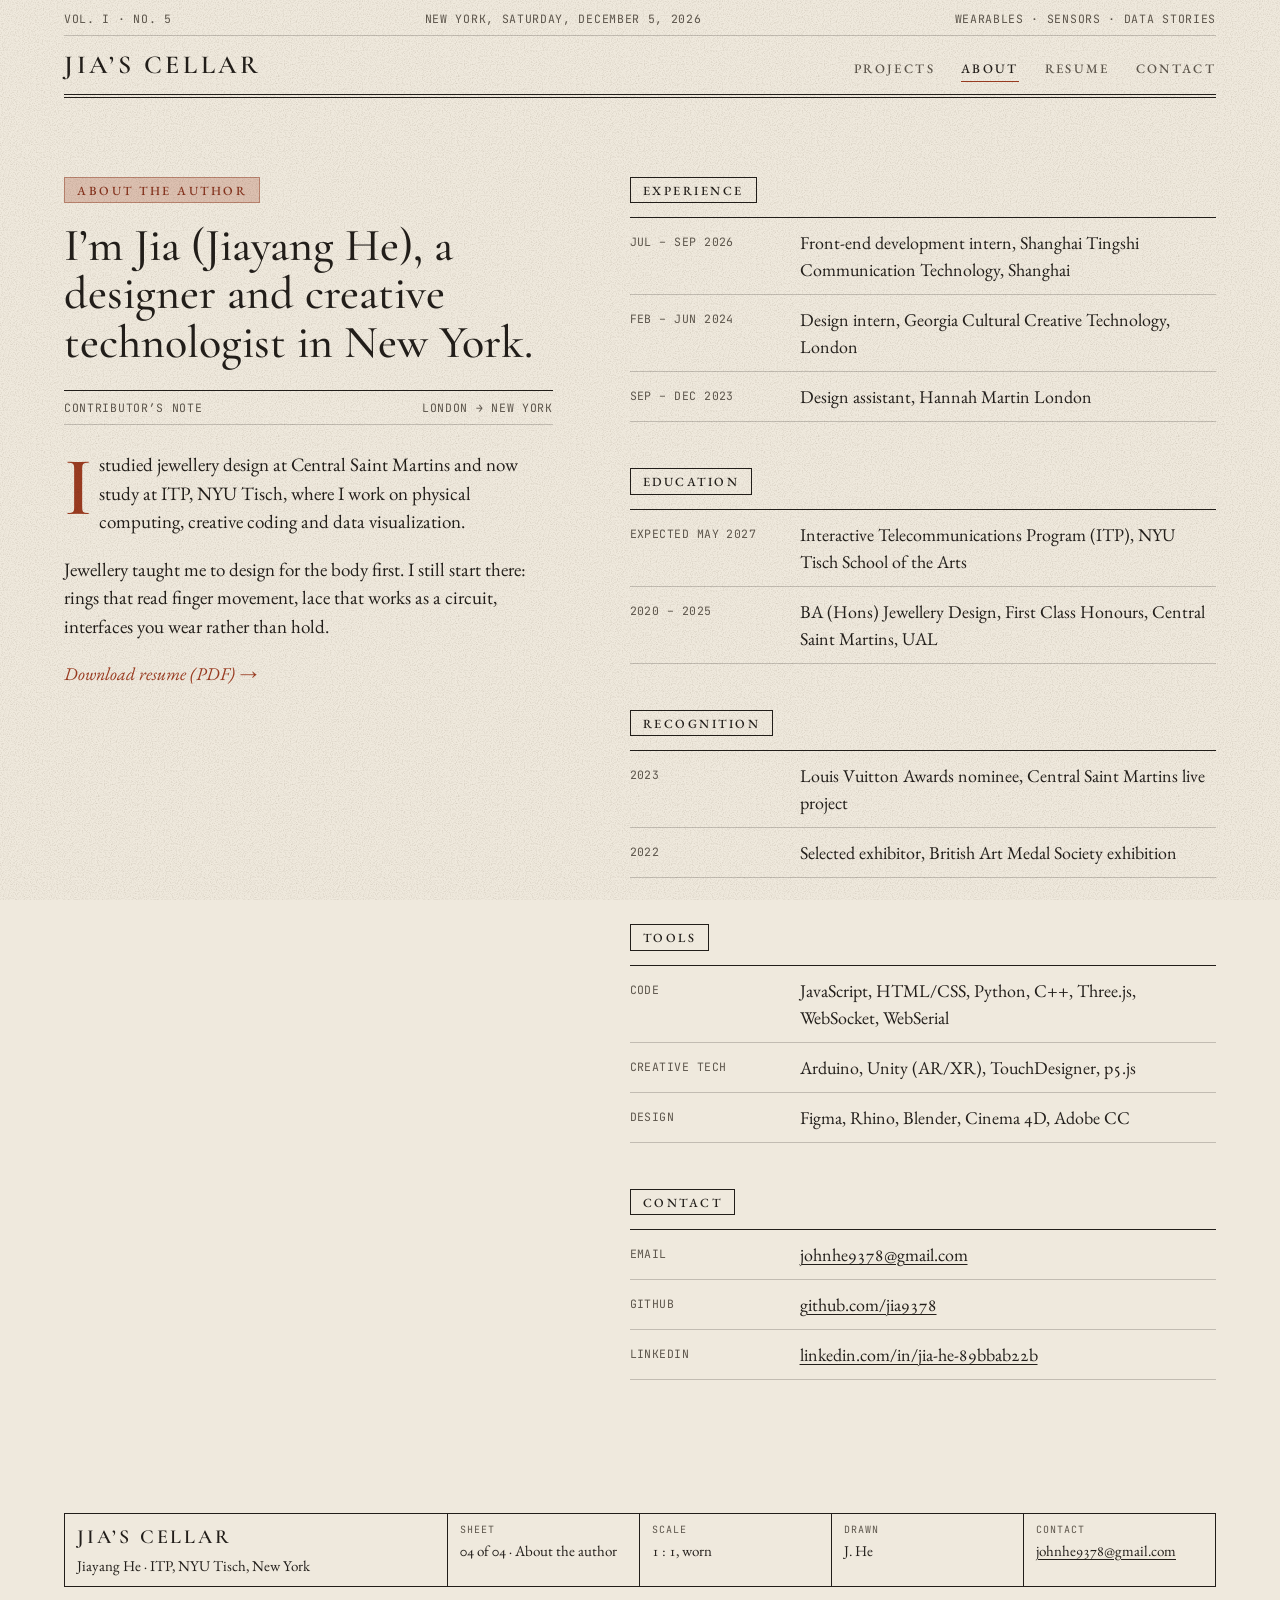
==== commit 8c593c73: "contact info update" ====
--- a/about.html
+++ b/about.html
@@ -37,7 +37,7 @@
   <main id="main" class="page about">
     <div class="about__bio">
       <p class="label label--filled">About the author</p>
-      <h1 class="about__statement">I’m Jia (Jiayang He, 何嘉阳), a designer and creative technologist in New York.</h1>
+      <h1 class="about__statement">I’m Jia (Jiayang He), a designer and creative technologist in New York.</h1>
       <p class="byline mono"><span>Contributor’s note</span><span>London → New York</span></p>
       <div class="dropcap">
         <p>
@@ -92,6 +92,8 @@
         <dl class="rows">
           <div><dt>Email</dt><dd><a href="mailto:johnhe9378@gmail.com">johnhe9378@gmail.com</a></dd></div>
           <!-- Add GitHub / LinkedIn / Instagram rows here -->
+          <div><dt>GitHub</dt><dd><a href="https://github.com/jia9378">github.com/jia9378</a></dd></div>
+          <div><dt>LinkedIn</dt><dd><a href="https://www.linkedin.com/in/jia-he-89bbab22b">linkedin.com/in/jia-he-89bbab22b</a></dd></div>
         </dl>
       </section>
     </div>
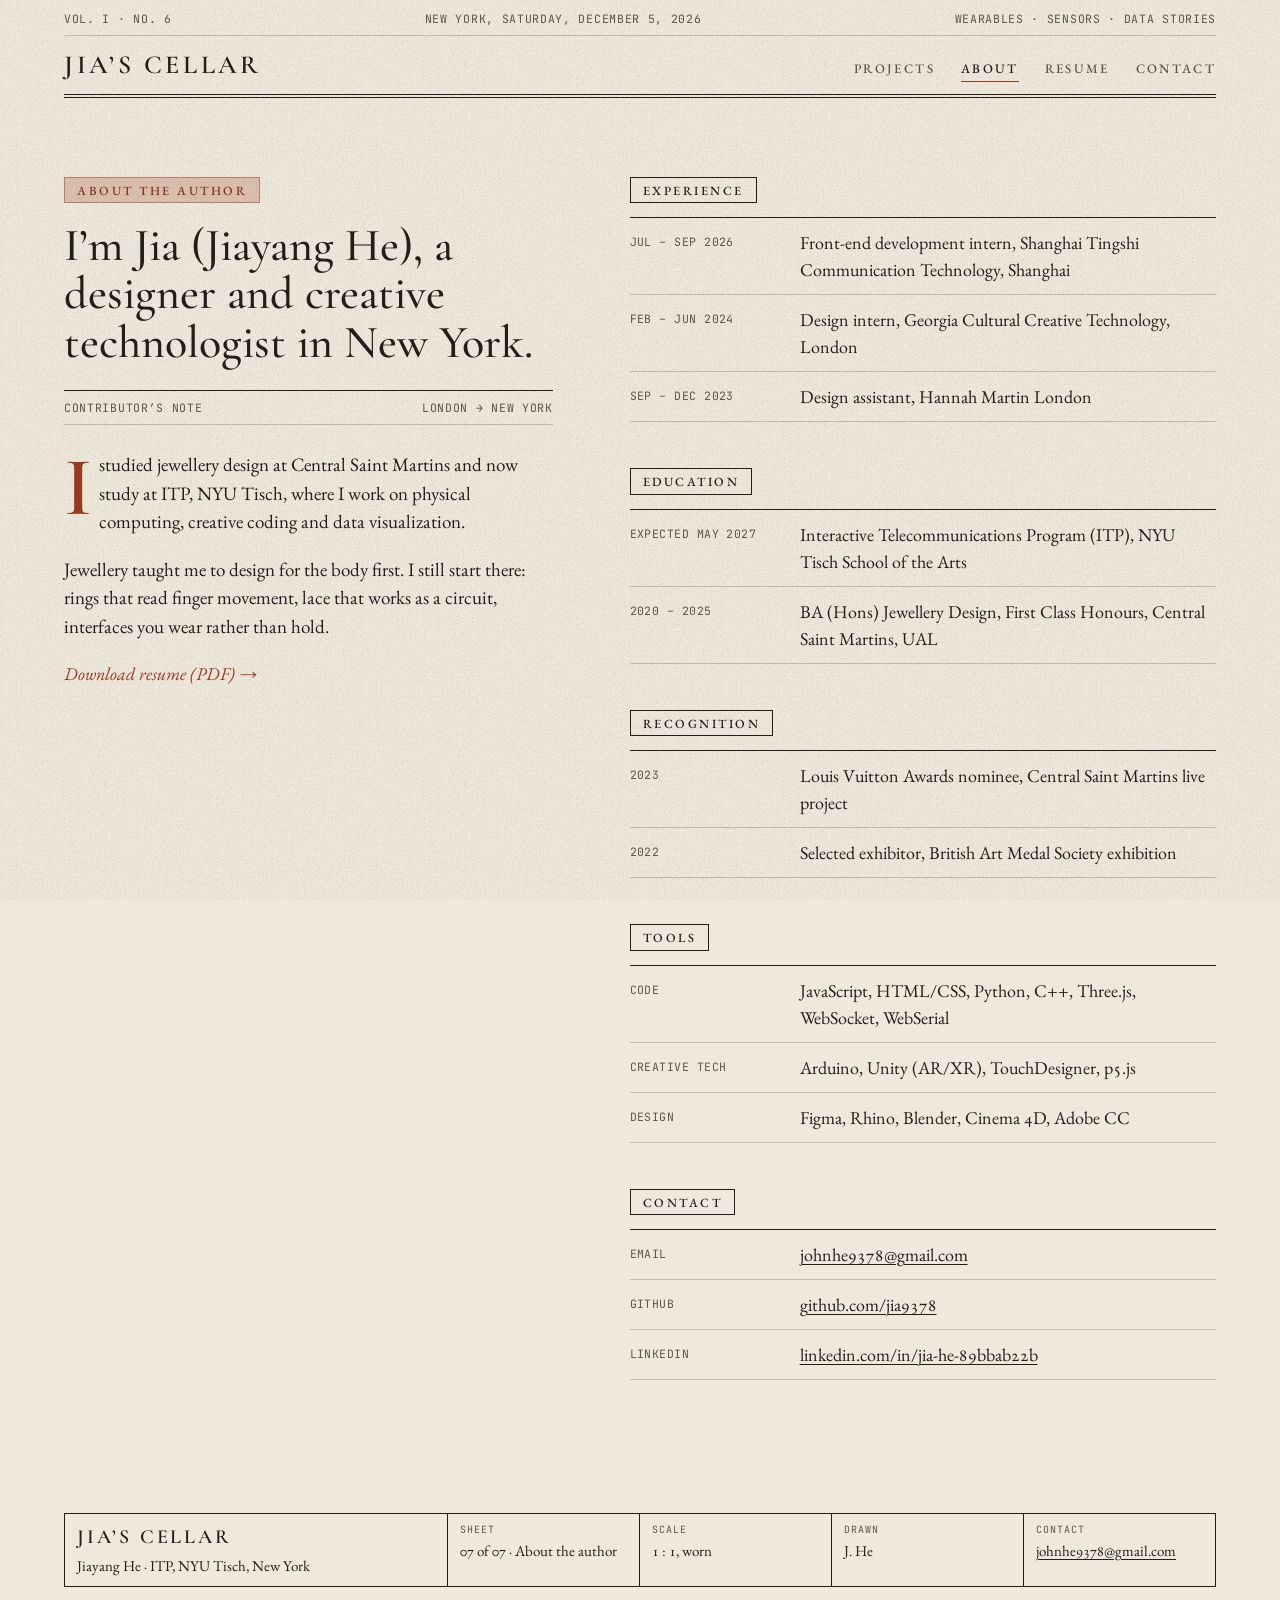
==== commit 1bf2bb9d: "Complete the project pages from the Figma process sheets Add case studies for UseLace, The Pulse and" ====
--- a/about.html
+++ b/about.html
@@ -19,7 +19,7 @@
   <!-- Masthead: the same on every inner page -->
   <header class="masthead">
     <div class="masthead__strip mono">
-      <span>Vol. I · No. 5</span>
+      <span>Vol. I · No. 6</span>
       <span data-today>New York</span>
       <span>Wearables · Sensors · Data stories</span>
     </div>
@@ -102,7 +102,7 @@
   <footer class="colophon">
     <dl class="titleblock">
       <div class="titleblock__name"><dt>Jia’s Cellar</dt><dd>Jiayang He · ITP, NYU Tisch, New York</dd></div>
-      <div><dt>Sheet</dt><dd>04 of 04 · About the author</dd></div>
+      <div><dt>Sheet</dt><dd>07 of 07 · About the author</dd></div>
       <div><dt>Scale</dt><dd>1 : 1, worn</dd></div>
       <div><dt>Drawn</dt><dd>J. He</dd></div>
       <div><dt>Contact</dt><dd><a href="mailto:johnhe9378@gmail.com">johnhe9378@gmail.com</a></dd></div>
--- a/style.css
+++ b/style.css
@@ -821,8 +821,8 @@
   font-weight: 600;
   font-size: clamp(56px, 11vw, 148px);
   line-height: 0.95;
-  letter-spacing: 0.08em;
-  text-transform: uppercase;
+  letter-spacing: var(--head-tracking, 0.08em);
+  text-transform: var(--head-transform, uppercase);
 }
 
 .hero__deck {
@@ -931,8 +931,8 @@
   font-family: var(--font-display);
   font-weight: 600;
   font-size: clamp(30px, 3.6vw, 44px);
-  letter-spacing: 0.12em;
-  text-transform: uppercase;
+  letter-spacing: var(--head-tracking, 0.12em);
+  text-transform: var(--head-transform, uppercase);
   line-height: 1;
 }
 
@@ -959,6 +959,7 @@
 .stage__text { max-width: var(--measure); }
 .stage__text p { margin: 0 0 1em; }
 .stage__text p:last-child { margin-bottom: 0; }
+.stage__text code { font-family: var(--font-mono); font-size: 0.82em; }
 
 /* ---------- Figures ---------- */
 
@@ -1084,6 +1085,88 @@
 }
 
 .code .c { color: var(--muted); }
+
+.code--wide { grid-column: 1 / -1; }
+
+/* ---------- Sheets and photos ----------
+   A sheet is one page of the project's process document, exported
+   from Figma and printed whole, like a plate. It links to the full
+   size file so small annotations stay readable. */
+
+.sheet { margin: 0; }
+
+.sheet__link {
+  position: relative;
+  display: block;
+}
+
+.sheet img,
+.photo img {
+  display: block;
+  width: 100%;
+  height: auto;
+  box-shadow: 0 0 0 1px var(--rule);
+}
+
+.sheet__link::after {
+  content: "Full size ↗";
+  position: absolute;
+  right: 10px;
+  bottom: 10px;
+  padding: 3px 8px;
+  background: var(--bg);
+  color: var(--ink);
+  font-family: var(--font-mono);
+  font-size: 10.5px;
+  letter-spacing: 0.08em;
+  text-transform: uppercase;
+  opacity: 0;
+  transition: opacity 0.2s;
+}
+
+.sheet__link:hover::after,
+.sheet__link:focus-visible::after { opacity: 1; }
+
+@media (hover: none) {
+  .sheet__link::after { opacity: 0.85; }
+}
+
+.hero .sheet { margin-top: 4px; }
+
+.photos {
+  grid-column: 1 / -1;
+  display: grid;
+  grid-template-columns: repeat(2, minmax(0, 1fr));
+  gap: 24px;
+}
+
+.photos--lead { grid-template-columns: minmax(0, 3fr) minmax(0, 2fr); align-items: start; }
+
+.photo { margin: 0; }
+
+/* Plain list of facts from a sheet, e.g. inputs and outputs */
+.facts {
+  margin: 0;
+  border-bottom: 1px solid var(--rule);
+}
+
+.facts > div {
+  display: grid;
+  grid-template-columns: minmax(0, 2fr) minmax(0, 3fr);
+  gap: 16px;
+  padding: 9px 0;
+  border-top: 1px solid var(--rule);
+}
+
+.facts dt {
+  font-family: var(--font-mono);
+  font-size: 12px;
+  letter-spacing: 0.04em;
+  text-transform: uppercase;
+  color: var(--accent);
+}
+
+.facts dd { margin: 0; }
 
 /* ---------- Prev / next ---------- */
 
@@ -1192,8 +1275,8 @@
 
 /* Cell-AR — night navy, chartreuse mono, green outlines */
 [data-skin="cell-ar"] {
-  --bg: #121821;
-  --bg-panel: #1b2430;
+  --bg: #11151e;
+  --bg-panel: #1a2030;
   --ink: #eef7b4;
   --muted: #a9b79a;
   --rule: rgba(143, 209, 111, 0.4);
@@ -1207,15 +1290,55 @@
   --display-weight: 500;
   --display-transform: uppercase;
   --display-tracking: 0.02em;
-}
-
-/* Placeholder skins: swap these values for the palettes in your Figma frames */
+  --head-tracking: 0.04em;
+}
+
+/* The Pulse — schematic navy, pale chartreuse mono, pill tags */
+[data-skin="the-pulse"] {
+  --bg: #1a3459;
+  --bg-panel: #213e68;
+  --ink: #eef3b4;
+  --muted: #b3c0cf;
+  --rule: rgba(238, 243, 180, 0.3);
+  --accent: #eef3b4;
+  --label-bg: transparent;
+  --label-ink: #eef3b4;
+  --label-line: rgba(238, 243, 180, 0.6);
+  --halftone: rgba(238, 243, 180, 0.4);
+  --grid: rgba(238, 243, 180, 0.06);
+  --font-display: "JetBrains Mono", monospace;
+  --font-body: "JetBrains Mono", monospace;
+  --display-weight: 500;
+  --display-transform: uppercase;
+  --display-tracking: 0.02em;
+  --head-tracking: 0.04em;
+}
+
+/* Mono skins set body text a little smaller, as on their sheets */
+.project[data-skin="the-pulse"],
+.project[data-skin="cell-ar"] { font-size: 16px; line-height: 1.7; }
+.project[data-skin="the-pulse"] .hero__deck,
+.project[data-skin="cell-ar"] .hero__deck { font-size: clamp(18px, 2vw, 23px); line-height: 1.45; font-weight: 400; }
+
+/* UseLace — cream paper, lace brown, Garamond set in title case */
 [data-skin="uselace"] {
-  --bg: #2b2420; --bg-panel: #382f29; --ink: #e8dcc6; --muted: #a8977d;
-  --rule: rgba(232, 220, 198, 0.2);
-  --halftone: rgba(232, 220, 198, 0.3);
-  --display-style: italic; --display-weight: 500;
-}
+  --bg: #fdf5e0;
+  --bg-panel: #f4e9cd;
+  --ink: #3f3520;
+  --muted: #74684c;
+  --rule: rgba(63, 53, 32, 0.2);
+  --accent: #6f5a32;
+  --label-bg: #5f5136;
+  --label-ink: #fdf5e0;
+  --label-line: #5f5136;
+  --halftone: rgba(95, 81, 54, 0.4);
+  --grid: rgba(95, 81, 54, 0.07);
+  --display-weight: 600;
+  --head-transform: none;
+  --head-tracking: 0.005em;
+}
+
+/* Placeholder skin: swap these values for the palette in its Figma frames */
 
 [data-skin="spirit-slices"] {
   --bg: #e4e9ea; --bg-panel: #d3dbdd; --ink: #14212b; --muted: #55646f;
@@ -1303,7 +1426,8 @@
   .rows > div { grid-template-columns: 1fr; gap: 2px; }
 
   .project { font-size: 18px; }
-  .stage__grid, .code-pair { grid-template-columns: 1fr; }
+  .stage__grid, .code-pair, .photos, .photos--lead { grid-template-columns: 1fr; }
+  .facts > div { grid-template-columns: 1fr; gap: 2px; }
   .stage { padding: 48px 0; }
   .hero .plot figcaption .replay { float: none; display: block; margin: 10px 0 0; }
   .project-nav__link span { font-size: 22px; }
